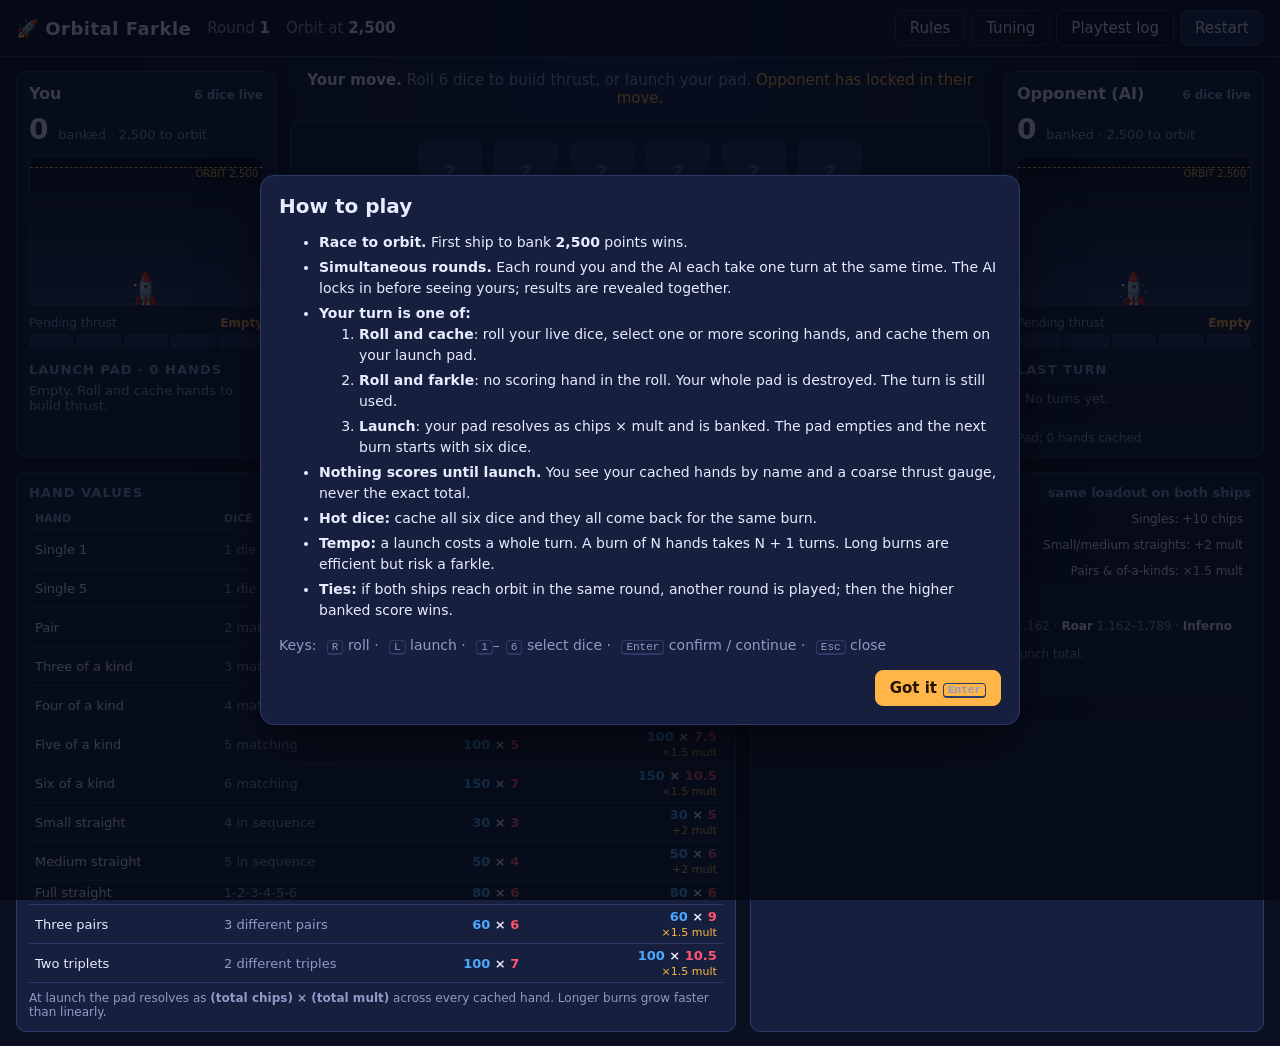
==== index.html @ bcfb44e1 "Build Orbital Farkle phase 1 browser prototype Static HTML/JS game (no build step): simultaneous rou" ====
<!doctype html>
<html lang="en">
<head>
  <meta charset="utf-8">
  <meta name="viewport" content="width=device-width, initial-scale=1">
  <title>Orbital Farkle</title>
  <link rel="stylesheet" href="style.css">
</head>
<body>
  <header>
    <h1>🚀 Orbital Farkle</h1>
    <div class="meta">
      <span>Round <b id="round">1</b></span>
      <span>Orbit at <b id="target">0</b></span>
      <span id="overtime" hidden><b style="color:var(--accent)">OVERTIME</b></span>
    </div>
    <div class="spacer"></div>
    <div class="tools">
      <button class="ghost" id="btn-rules">Rules</button>
      <button class="ghost" id="btn-tuning">Tuning</button>
      <button class="ghost" id="btn-stats">Playtest log</button>
      <button id="btn-restart">Restart</button>
    </div>
  </header>

  <main>
    <section class="panel ship" id="side-player"></section>

    <section id="center">
      <div class="status" id="status"></div>
      <div class="tray" id="tray"></div>
      <div class="selinfo" id="selinfo"></div>
      <div class="actions" id="actions"></div>
      <div class="risk" id="risk"></div>
    </section>

    <section class="panel ship" id="side-ai"></section>

    <div class="bottom">
      <section class="panel">
        <h2>Hand values <span class="tag" id="mode-tag"></span></h2>
        <table class="values" id="values"></table>
        <div class="formula" id="formula"></div>
      </section>
      <section class="panel">
        <h2>Power-ups <span class="tag">same loadout on both ships</span></h2>
        <div class="powerups" id="powerups"></div>
        <h2 style="margin-top:14px">Thrust gauge tiers</h2>
        <div class="formula" id="tiers" style="margin-top:0"></div>
        <h2 style="margin-top:14px">Round log</h2>
        <div class="log" id="log"></div>
      </section>
    </div>
  </main>

  <div class="overlay" id="overlay" hidden>
    <div class="modal" id="modal"></div>
  </div>

  <script src="engine.js"></script>
  <script src="game.js"></script>
</body>
</html>
---- style.css ----
:root {
  --bg: #0b1020;
  --bg2: #121a33;
  --panel: #161f3d;
  --panel2: #1d2850;
  --line: #2c3a6b;
  --text: #e7ecff;
  --muted: #8f9bc7;
  --accent: #ffb547;
  --accent2: #ff6b3d;
  --good: #4fd18b;
  --bad: #ff5470;
  --chips: #4aa8ff;
  --mult: #ff5470;
  --die: #f4f1e8;
  --die-text: #1a1f36;
  --sel: #ffb547;
  --radius: 10px;
  font-family: system-ui, -apple-system, 'Segoe UI', Roboto, sans-serif;
}

* { box-sizing: border-box; }
html, body { margin: 0; }
body {
  background: radial-gradient(ellipse at top, #18234a 0%, var(--bg) 60%) fixed, var(--bg);
  color: var(--text);
  min-height: 100vh;
  font-size: 15px;
}
button {
  font: inherit;
  cursor: pointer;
  border-radius: 8px;
  border: 1px solid var(--line);
  background: var(--panel2);
  color: var(--text);
  padding: 8px 14px;
}
button:hover:not(:disabled) { border-color: var(--accent); }
button:disabled { opacity: 0.4; cursor: not-allowed; }
button.primary { background: var(--accent); color: #241400; border-color: var(--accent); font-weight: 700; }
button.danger { background: var(--accent2); color: #fff; border-color: var(--accent2); font-weight: 700; }
button.ghost { background: transparent; }
kbd {
  font-size: 11px; border: 1px solid var(--line); border-bottom-width: 2px; border-radius: 4px;
  padding: 0 4px; color: var(--muted); margin-left: 6px;
}

header {
  display: flex; align-items: center; gap: 16px; flex-wrap: wrap;
  padding: 10px 16px; border-bottom: 1px solid var(--line); background: rgba(11, 16, 32, 0.7);
}
header h1 { font-size: 18px; margin: 0; letter-spacing: 0.5px; }
header .meta { color: var(--muted); display: flex; gap: 16px; flex-wrap: wrap; }
header .meta b { color: var(--text); }
header .spacer { flex: 1; }
header .tools { display: flex; gap: 6px; flex-wrap: wrap; }

main {
  display: grid;
  grid-template-columns: 260px minmax(0, 1fr) 260px;
  gap: 14px;
  padding: 14px 16px;
  max-width: 1300px;
  margin: 0 auto;
}
@media (max-width: 960px) {
  main { grid-template-columns: 1fr 1fr; }
  #center { grid-column: 1 / -1; order: -1; }
}
@media (max-width: 560px) {
  main { grid-template-columns: 1fr; }
}

.panel {
  background: var(--panel);
  border: 1px solid var(--line);
  border-radius: var(--radius);
  padding: 12px;
}
.panel h2 { font-size: 13px; text-transform: uppercase; letter-spacing: 1px; color: var(--muted); margin: 0 0 8px; }
.panel h2 .tag { float: right; text-transform: none; letter-spacing: 0; }

/* Ship panels */
.ship { display: flex; flex-direction: column; gap: 10px; }
.ship .name { font-weight: 700; font-size: 16px; display: flex; justify-content: space-between; align-items: baseline; }
.ship .banked { font-size: 28px; font-weight: 800; font-variant-numeric: tabular-nums; }
.ship .banked small { font-size: 13px; color: var(--muted); font-weight: 400; }
.track {
  position: relative; height: 150px; border-radius: 8px; overflow: hidden;
  background: linear-gradient(to top, #24315c 0%, #121a33 70%, #070a14 100%);
  border: 1px solid var(--line);
}
.track .orbit {
  position: absolute; top: 10px; left: 0; right: 0; border-top: 1px dashed var(--accent);
  font-size: 10px; color: var(--accent); text-align: right; padding-right: 4px;
}
.track .fill { position: absolute; left: 0; right: 0; bottom: 0; background: rgba(79, 209, 139, 0.15); transition: height 0.8s ease; }
.track .rocket {
  position: absolute; left: 50%; font-size: 28px; transform: translate(-50%, 50%) rotate(-45deg);
  transition: bottom 1s cubic-bezier(.3,1.4,.5,1);
}
.track .stars { position: absolute; inset: 0; background-image: radial-gradient(1px 1px at 20% 30%, #fff8, transparent), radial-gradient(1px 1px at 70% 15%, #fff6, transparent), radial-gradient(1px 1px at 40% 60%, #fff4, transparent), radial-gradient(1px 1px at 85% 45%, #fff5, transparent); }

.gauge { display: flex; flex-direction: column; gap: 4px; }
.gauge .label { display: flex; justify-content: space-between; font-size: 12px; color: var(--muted); }
.gauge .label b { color: var(--accent); }
.gauge .segs { display: flex; gap: 3px; }
.gauge .seg { flex: 1; height: 14px; border-radius: 3px; background: #26305a; transition: background 0.3s; }
.gauge .seg.on { background: linear-gradient(to top, var(--accent2), var(--accent)); box-shadow: 0 0 8px rgba(255, 140, 60, 0.5); }

.padlist { list-style: none; margin: 0; padding: 0; font-size: 13px; display: flex; flex-direction: column; gap: 3px; max-height: 180px; overflow: auto; }
.padlist li { background: var(--bg2); padding: 4px 8px; border-radius: 6px; display: flex; justify-content: space-between; gap: 6px; }
.padlist li .dice { color: var(--muted); font-variant-numeric: tabular-nums; white-space: nowrap; }
.padlist .empty { color: var(--muted); background: none; padding: 0; }

.lastturn { font-size: 13px; background: var(--bg2); border-radius: 6px; padding: 8px; min-height: 38px; }
.lastturn .t-farkle { color: var(--bad); font-weight: 700; }
.lastturn .t-launch { color: var(--good); font-weight: 700; }
.lastturn .t-cache { color: var(--accent); font-weight: 700; }
.lastturn .why { color: var(--muted); font-style: italic; display: block; margin-top: 2px; }

.powerups { display: flex; flex-direction: column; gap: 4px; font-size: 12px; }
.powerups .pu { display: flex; justify-content: space-between; background: var(--bg2); padding: 4px 8px; border-radius: 6px; }
.powerups .pu.off { opacity: 0.4; text-decoration: line-through; }

/* Center */
#center { display: flex; flex-direction: column; gap: 14px; }
.status {
  text-align: center; font-size: 15px; min-height: 22px; color: var(--muted);
}
.status b { color: var(--text); }
.status .lock { color: var(--accent); }

.tray {
  display: flex; justify-content: center; gap: 12px; flex-wrap: wrap; padding: 18px 8px; min-height: 106px;
  background: radial-gradient(ellipse at center, #1f2b57 0%, var(--panel) 70%); border-radius: var(--radius); border: 1px solid var(--line);
}
.die {
  width: 64px; height: 64px; border-radius: 10px; background: var(--die); color: var(--die-text);
  display: flex; align-items: center; justify-content: center; font-size: 32px; font-weight: 800;
  box-shadow: 0 4px 0 #b8b2a2, 0 6px 14px rgba(0, 0, 0, 0.4); user-select: none; border: 3px solid transparent;
  transition: transform 0.12s, border-color 0.12s;
  padding: 0;
}
.die.clickable:hover { transform: translateY(-3px); }
.die.sel { border-color: var(--sel); transform: translateY(-6px); box-shadow: 0 4px 0 #b8b2a2, 0 0 18px rgba(255, 181, 71, 0.8); }
.die.blank { background: #2a3566; color: #5a6699; box-shadow: none; font-size: 20px; }
.die.dead { opacity: 0.35; }
.die.rolling { animation: tumble 0.45s ease-out; }
@keyframes tumble {
  0% { transform: rotate(-200deg) scale(0.6); opacity: 0.2; }
  70% { transform: rotate(15deg) scale(1.08); }
  100% { transform: rotate(0) scale(1); opacity: 1; }
}

.selinfo { min-height: 50px; text-align: center; font-size: 14px; }
.selinfo .hand { display: inline-block; margin: 3px 4px; background: var(--panel2); padding: 4px 10px; border-radius: 20px; border: 1px solid var(--line); }
.selinfo .invalid { color: var(--bad); }
.selinfo .hint { color: var(--muted); }
.cm { font-variant-numeric: tabular-nums; font-weight: 700; }
.cm .c { color: var(--chips); }
.cm .m { color: var(--mult); }

.actions { display: flex; justify-content: center; gap: 10px; flex-wrap: wrap; }
.actions button { min-width: 140px; padding: 12px 18px; font-size: 16px; }
.risk { text-align: center; font-size: 12px; color: var(--muted); }
.risk b { color: var(--text); }

.farkle-banner {
  text-align: center; color: var(--bad); font-weight: 900; font-size: 26px; letter-spacing: 2px; animation: shake 0.4s;
}
@keyframes shake { 0%,100% { transform: translateX(0); } 25% { transform: translateX(-8px); } 75% { transform: translateX(8px); } }

/* Hand values table */
table.values { width: 100%; border-collapse: collapse; font-size: 13px; }
table.values th, table.values td { padding: 4px 6px; text-align: left; border-bottom: 1px solid var(--line); }
table.values th { color: var(--muted); font-weight: 600; font-size: 11px; text-transform: uppercase; }
table.values td.num { text-align: right; font-variant-numeric: tabular-nums; }
table.values td .boost { color: var(--accent); font-size: 11px; }
.formula { font-size: 12px; color: var(--muted); margin-top: 8px; }
.bottom { grid-column: 1 / -1; display: grid; grid-template-columns: 1.4fr 1fr; gap: 14px; }
@media (max-width: 960px) { .bottom { grid-template-columns: 1fr; } }

.log { font-size: 12px; max-height: 260px; overflow: auto; display: flex; flex-direction: column-reverse; gap: 2px; }
.log div { padding: 3px 6px; border-radius: 4px; background: var(--bg2); }
.log .r { color: var(--muted); }

/* Overlay / modal */
.overlay {
  position: fixed; inset: 0; background: rgba(5, 8, 18, 0.78); display: flex; align-items: center; justify-content: center;
  z-index: 50; padding: 16px;
}
.overlay[hidden] { display: none; }
.modal {
  background: var(--panel); border: 1px solid var(--line); border-radius: 14px; padding: 18px; width: min(760px, 100%);
  max-height: calc(100vh - 32px); overflow: auto; box-shadow: 0 20px 60px rgba(0, 0, 0, 0.5);
}
.modal h3 { margin: 0 0 12px; font-size: 20px; }
.modal .row { display: grid; grid-template-columns: 1fr 1fr; gap: 12px; }
@media (max-width: 600px) { .modal .row { grid-template-columns: 1fr; } }
.modal .foot { display: flex; justify-content: flex-end; gap: 8px; margin-top: 14px; flex-wrap: wrap; }
.card { background: var(--bg2); border-radius: 10px; padding: 12px; border: 1px solid var(--line); }
.card h4 { margin: 0 0 8px; display: flex; justify-content: space-between; }
.card.farkle { border-color: var(--bad); }
.card.launch { border-color: var(--good); }
.card .big { font-size: 22px; font-weight: 800; margin: 4px 0; }
.card .steps { list-style: none; margin: 6px 0; padding: 0; font-size: 13px; }
.card .steps li { display: flex; justify-content: space-between; padding: 2px 0; opacity: 0; transform: translateX(-6px); transition: all 0.25s; }
.card .steps li.show { opacity: 1; transform: none; }
.card .resolve { font-size: 24px; font-weight: 900; text-align: center; margin-top: 8px; font-variant-numeric: tabular-nums; }
.card .resolve .total { color: var(--accent); font-size: 32px; display: block; transform: scale(0.4); opacity: 0; transition: all 0.35s cubic-bezier(.3,1.6,.5,1); }
.card .resolve .total.show { transform: scale(1); opacity: 1; }
.card .muted { color: var(--muted); font-size: 13px; }
.card .why { color: var(--muted); font-style: italic; font-size: 12px; }

.winbox { text-align: center; }
.winbox .big { font-size: 34px; font-weight: 900; margin: 6px 0; }
.survey { text-align: left; margin-top: 14px; display: flex; flex-direction: column; gap: 10px; font-size: 14px; }
.survey label { display: flex; flex-direction: column; gap: 4px; }
.survey .scale { display: flex; gap: 6px; flex-wrap: wrap; }
.survey .scale label { flex-direction: row; align-items: center; gap: 3px; }
.survey textarea { background: var(--bg2); color: var(--text); border: 1px solid var(--line); border-radius: 6px; padding: 6px; font: inherit; min-height: 50px; }

.form { display: grid; grid-template-columns: 1fr 1fr; gap: 10px 16px; font-size: 14px; }
@media (max-width: 600px) { .form { grid-template-columns: 1fr; } }
.form label { display: flex; flex-direction: column; gap: 3px; color: var(--muted); }
.form label.inline { flex-direction: row; align-items: center; gap: 8px; color: var(--text); }
.form input[type=number], .form select { background: var(--bg2); color: var(--text); border: 1px solid var(--line); border-radius: 6px; padding: 6px; font: inherit; }
.form h4 { grid-column: 1 / -1; margin: 8px 0 0; color: var(--text); }
table.edit input { width: 64px; background: var(--bg2); color: var(--text); border: 1px solid var(--line); border-radius: 4px; padding: 3px; font: inherit; }

.stats { display: grid; grid-template-columns: repeat(auto-fill, minmax(200px, 1fr)); gap: 8px; }
.stat { background: var(--bg2); border-radius: 8px; padding: 10px; }
.stat .v { font-size: 22px; font-weight: 800; }
.stat .k { color: var(--muted); font-size: 12px; }
.stat .pass { color: var(--good); font-size: 12px; }
.stat .fail { color: var(--bad); font-size: 12px; }
.rules { font-size: 14px; line-height: 1.5; }
.rules li { margin-bottom: 4px; }
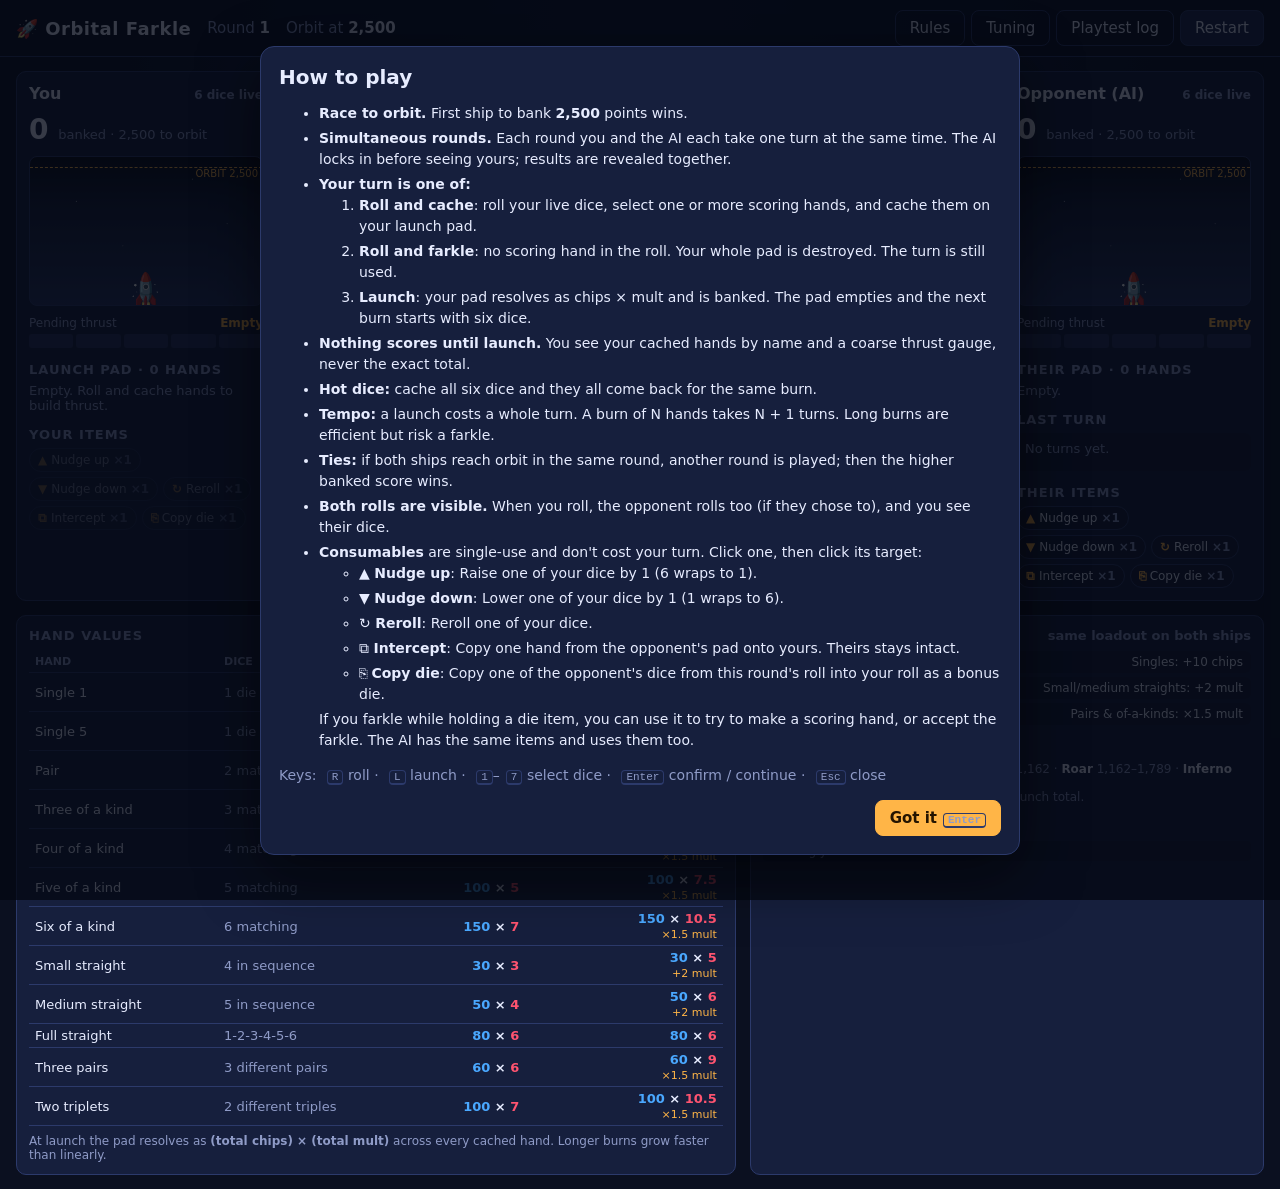
==== commit c1f322a6: "Add consumable items, visible opponent rolls, and AI item use - Nudge up/down (wrapping), reroll, in" ====
--- a/index.html
+++ b/index.html
@@ -32,6 +32,7 @@
       <div class="selinfo" id="selinfo"></div>
       <div class="actions" id="actions"></div>
       <div class="risk" id="risk"></div>
+      <div class="opptray" id="opptray"></div>
     </section>
 
     <section class="panel ship" id="side-ai"></section>
--- a/style.css
+++ b/style.css
@@ -238,3 +238,35 @@
 .stat .fail { color: var(--bad); font-size: 12px; }
 .rules { font-size: 14px; line-height: 1.5; }
 .rules li { margin-bottom: 4px; }
+
+/* Consumables */
+.items { display: flex; flex-wrap: wrap; gap: 5px; }
+.item {
+  font-size: 12px; padding: 4px 8px; border-radius: 14px; display: inline-flex; align-items: center; gap: 4px;
+  background: var(--bg2); border: 1px solid var(--line); color: var(--text);
+}
+.item .ico { color: var(--accent); font-weight: 900; }
+.item b { color: var(--muted); font-weight: 600; }
+.item.none { opacity: 0.35; }
+button.item:not(:disabled) { border-color: var(--accent); }
+button.item.active { background: var(--accent); color: #241400; }
+button.item.active .ico, button.item.active b { color: #241400; }
+.padlist li.pick { cursor: pointer; outline: 1px dashed var(--chips); }
+.padlist li.pick:hover { background: #24407a; }
+.copied { font-size: 10px; color: var(--chips); border: 1px solid var(--chips); border-radius: 8px; padding: 0 4px; margin-left: 4px; }
+.t-item { color: var(--chips); }
+.card .used { color: var(--chips); font-size: 13px; margin-top: 6px; }
+
+.die.bonus { background: #d7e9ff; box-shadow: 0 4px 0 #8fb3dd, 0 6px 14px rgba(0, 0, 0, 0.4); border-color: var(--chips); }
+.die.bonus.sel { border-color: var(--sel); }
+.die.target { outline: 2px dashed var(--chips); outline-offset: 3px; cursor: crosshair; }
+.die.changed { animation: pop 0.4s ease-out; }
+@keyframes pop { 0% { transform: scale(1.35); } 100% { transform: scale(1); } }
+
+.opptray { background: var(--panel); border: 1px solid var(--line); border-radius: var(--radius); padding: 8px 12px; }
+.opptray .opplabel { font-size: 11px; text-transform: uppercase; letter-spacing: 1px; color: var(--muted); margin-bottom: 6px; }
+.opptray .oppdice { display: flex; gap: 8px; flex-wrap: wrap; min-height: 40px; align-items: center; }
+.opptray .hint { color: var(--muted); font-size: 13px; }
+.die.mini { width: 40px; height: 40px; font-size: 20px; border-radius: 7px; box-shadow: 0 3px 0 #b8b2a2; border-width: 2px; cursor: default; }
+.die.mini.clickable { cursor: crosshair; }
+.die.mini.clickable:hover { transform: translateY(-2px); }
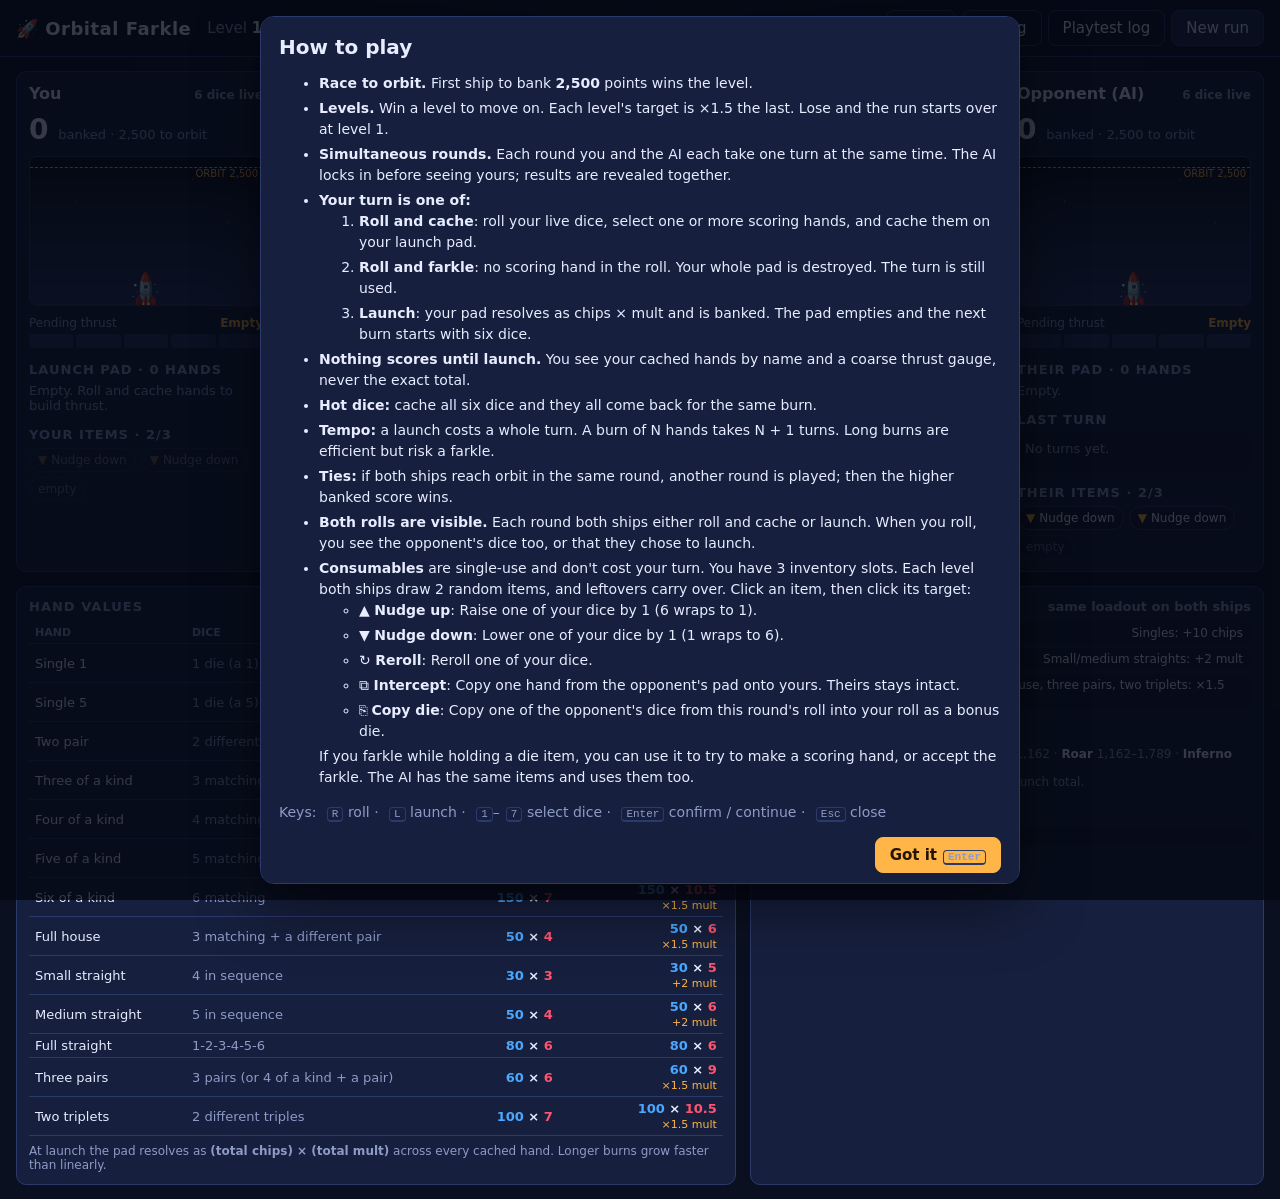
==== commit 645f0e87: "Add levels, limited random inventory, and a racing AI - Levels: win to advance; each target is 1.5x " ====
--- a/index.html
+++ b/index.html
@@ -10,6 +10,7 @@
   <header>
     <h1>🚀 Orbital Farkle</h1>
     <div class="meta">
+      <span>Level <b id="level">1</b></span>
       <span>Round <b id="round">1</b></span>
       <span>Orbit at <b id="target">0</b></span>
       <span id="overtime" hidden><b style="color:var(--accent)">OVERTIME</b></span>
@@ -19,7 +20,7 @@
       <button class="ghost" id="btn-rules">Rules</button>
       <button class="ghost" id="btn-tuning">Tuning</button>
       <button class="ghost" id="btn-stats">Playtest log</button>
-      <button id="btn-restart">Restart</button>
+      <button id="btn-restart">New run</button>
     </div>
   </header>
 
--- a/style.css
+++ b/style.css
@@ -270,3 +270,4 @@
 .die.mini { width: 40px; height: 40px; font-size: 20px; border-radius: 7px; box-shadow: 0 3px 0 #b8b2a2; border-width: 2px; cursor: default; }
 .die.mini.clickable { cursor: crosshair; }
 .die.mini.clickable:hover { transform: translateY(-2px); }
+.item.slot { border-style: dashed; color: var(--muted); opacity: 0.6; }
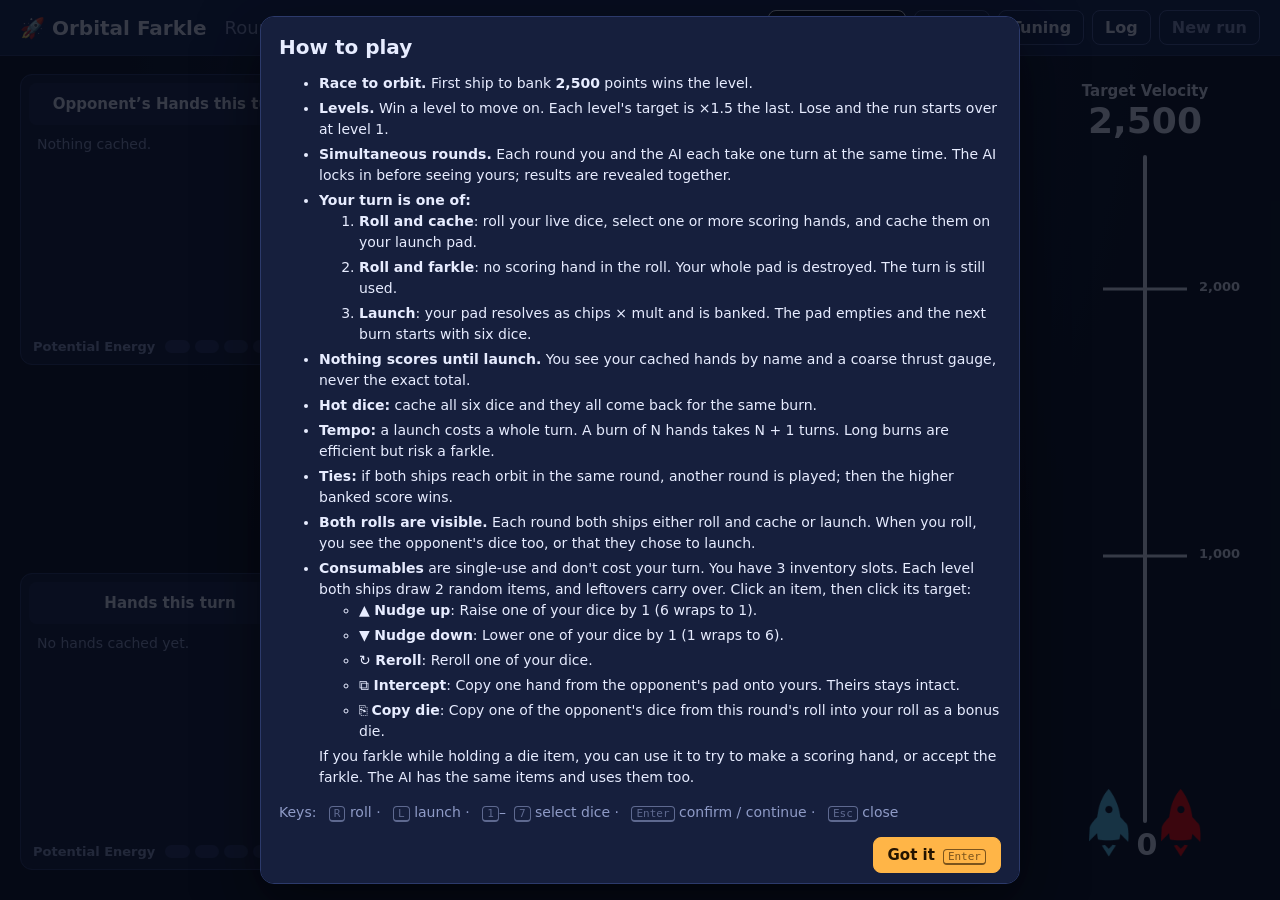
==== commit 7ee4000e: "Rework the gameplay layout to match the mockup Opponent board on top and player board below in the c" ====
--- a/index.html
+++ b/index.html
@@ -10,49 +10,27 @@
   <header>
     <h1>🚀 Orbital Farkle</h1>
     <div class="meta">
+      <span>Round <b id="round">1</b></span>
       <span>Level <b id="level">1</b></span>
-      <span>Round <b id="round">1</b></span>
-      <span>Orbit at <b id="target">0</b></span>
-      <span id="overtime" hidden><b style="color:var(--accent)">OVERTIME</b></span>
+      <span id="overtime" hidden><b class="accent">OVERTIME</b></span>
     </div>
     <div class="spacer"></div>
     <div class="tools">
-      <button class="ghost" id="btn-rules">Rules</button>
-      <button class="ghost" id="btn-tuning">Tuning</button>
-      <button class="ghost" id="btn-stats">Playtest log</button>
-      <button id="btn-restart">New run</button>
+      <button class="hbtn strong" id="btn-values">Hand Values</button>
+      <button class="hbtn" id="btn-rules">Rules</button>
+      <button class="hbtn" id="btn-tuning">Tuning</button>
+      <button class="hbtn" id="btn-stats">Log</button>
+      <button class="hbtn ghost" id="btn-restart" title="Start a new run at level 1">New run</button>
     </div>
   </header>
 
-  <main>
-    <section class="panel ship" id="side-player"></section>
-
-    <section id="center">
-      <div class="status" id="status"></div>
-      <div class="tray" id="tray"></div>
-      <div class="selinfo" id="selinfo"></div>
-      <div class="actions" id="actions"></div>
-      <div class="risk" id="risk"></div>
-      <div class="opptray" id="opptray"></div>
-    </section>
-
-    <section class="panel ship" id="side-ai"></section>
-
-    <div class="bottom">
-      <section class="panel">
-        <h2>Hand values <span class="tag" id="mode-tag"></span></h2>
-        <table class="values" id="values"></table>
-        <div class="formula" id="formula"></div>
-      </section>
-      <section class="panel">
-        <h2>Power-ups <span class="tag">same loadout on both ships</span></h2>
-        <div class="powerups" id="powerups"></div>
-        <h2 style="margin-top:14px">Thrust gauge tiers</h2>
-        <div class="formula" id="tiers" style="margin-top:0"></div>
-        <h2 style="margin-top:14px">Round log</h2>
-        <div class="log" id="log"></div>
-      </section>
-    </div>
+  <main class="board">
+    <section class="handsbox opp" id="opp-hands"></section>
+    <section class="ship-board opp" id="opp-board"></section>
+    <section class="middle" id="middle"></section>
+    <section class="handsbox me" id="my-hands"></section>
+    <section class="ship-board me" id="my-board"></section>
+    <aside class="track" id="track"></aside>
   </main>
 
   <div class="overlay" id="overlay" hidden>
--- a/style.css
+++ b/style.css
@@ -12,10 +12,14 @@
   --bad: #ff5470;
   --chips: #4aa8ff;
   --mult: #ff5470;
+  --me: #6cc4ff;
+  --opp: #ff5a4a;
   --die: #f4f1e8;
   --die-text: #1a1f36;
   --sel: #ffb547;
-  --radius: 10px;
+  --radius: 12px;
+  --rocket-red: url("[data-uri]");
+  --rocket-blue: url("[data-uri]");
   font-family: system-ui, -apple-system, 'Segoe UI', Roboto, sans-serif;
 }
 
@@ -28,162 +32,217 @@
   font-size: 15px;
 }
 button {
-  font: inherit;
-  cursor: pointer;
-  border-radius: 8px;
-  border: 1px solid var(--line);
-  background: var(--panel2);
-  color: var(--text);
-  padding: 8px 14px;
+  font: inherit; cursor: pointer; border-radius: 8px; border: 1px solid var(--line);
+  background: var(--panel2); color: var(--text); padding: 8px 14px;
 }
 button:hover:not(:disabled) { border-color: var(--accent); }
 button:disabled { opacity: 0.4; cursor: not-allowed; }
 button.primary { background: var(--accent); color: #241400; border-color: var(--accent); font-weight: 700; }
 button.danger { background: var(--accent2); color: #fff; border-color: var(--accent2); font-weight: 700; }
 button.ghost { background: transparent; }
+button.link { background: none; border: none; color: var(--accent); text-decoration: underline; padding: 0 4px; font-weight: 700; }
 kbd {
-  font-size: 11px; border: 1px solid var(--line); border-bottom-width: 2px; border-radius: 4px;
-  padding: 0 4px; color: var(--muted); margin-left: 6px;
-}
-
+  font-size: 11px; border: 1px solid currentColor; border-bottom-width: 2px; border-radius: 4px;
+  padding: 0 4px; opacity: 0.6; margin-left: 8px; font-weight: 400;
+}
+.muted { color: var(--muted); }
+.accent { color: var(--accent); }
+.bad { color: var(--bad); }
+
+/* Header */
 header {
-  display: flex; align-items: center; gap: 16px; flex-wrap: wrap;
-  padding: 10px 16px; border-bottom: 1px solid var(--line); background: rgba(11, 16, 32, 0.7);
-}
-header h1 { font-size: 18px; margin: 0; letter-spacing: 0.5px; }
-header .meta { color: var(--muted); display: flex; gap: 16px; flex-wrap: wrap; }
+  display: flex; align-items: center; gap: 18px; flex-wrap: wrap;
+  padding: 10px 20px; background: #16244f; border-bottom: 1px solid var(--line);
+}
+header h1 { font-size: 20px; margin: 0; }
+header .meta { display: flex; gap: 18px; color: var(--muted); font-size: 18px; }
 header .meta b { color: var(--text); }
 header .spacer { flex: 1; }
-header .tools { display: flex; gap: 6px; flex-wrap: wrap; }
-
-main {
+header .tools { display: flex; gap: 8px; flex-wrap: wrap; }
+.hbtn { font-weight: 600; font-size: 16px; padding: 7px 12px; background: transparent; border-color: #4a5c99; }
+.hbtn.strong { background: var(--bg); border-color: var(--text); }
+.hbtn.ghost { color: var(--muted); }
+
+/* Board layout: hands | boards | track */
+.board {
   display: grid;
-  grid-template-columns: 260px minmax(0, 1fr) 260px;
-  gap: 14px;
-  padding: 14px 16px;
-  max-width: 1300px;
-  margin: 0 auto;
-}
-@media (max-width: 960px) {
-  main { grid-template-columns: 1fr 1fr; }
-  #center { grid-column: 1 / -1; order: -1; }
-}
-@media (max-width: 560px) {
-  main { grid-template-columns: 1fr; }
-}
-
-.panel {
-  background: var(--panel);
-  border: 1px solid var(--line);
-  border-radius: var(--radius);
-  padding: 12px;
-}
-.panel h2 { font-size: 13px; text-transform: uppercase; letter-spacing: 1px; color: var(--muted); margin: 0 0 8px; }
-.panel h2 .tag { float: right; text-transform: none; letter-spacing: 0; }
-
-/* Ship panels */
-.ship { display: flex; flex-direction: column; gap: 10px; }
-.ship .name { font-weight: 700; font-size: 16px; display: flex; justify-content: space-between; align-items: baseline; }
-.ship .banked { font-size: 28px; font-weight: 800; font-variant-numeric: tabular-nums; }
-.ship .banked small { font-size: 13px; color: var(--muted); font-weight: 400; }
-.track {
-  position: relative; height: 150px; border-radius: 8px; overflow: hidden;
-  background: linear-gradient(to top, #24315c 0%, #121a33 70%, #070a14 100%);
-  border: 1px solid var(--line);
-}
-.track .orbit {
-  position: absolute; top: 10px; left: 0; right: 0; border-top: 1px dashed var(--accent);
-  font-size: 10px; color: var(--accent); text-align: right; padding-right: 4px;
-}
-.track .fill { position: absolute; left: 0; right: 0; bottom: 0; background: rgba(79, 209, 139, 0.15); transition: height 0.8s ease; }
-.track .rocket {
-  position: absolute; left: 50%; font-size: 28px; transform: translate(-50%, 50%) rotate(-45deg);
-  transition: bottom 1s cubic-bezier(.3,1.4,.5,1);
-}
-.track .stars { position: absolute; inset: 0; background-image: radial-gradient(1px 1px at 20% 30%, #fff8, transparent), radial-gradient(1px 1px at 70% 15%, #fff6, transparent), radial-gradient(1px 1px at 40% 60%, #fff4, transparent), radial-gradient(1px 1px at 85% 45%, #fff5, transparent); }
-
-.gauge { display: flex; flex-direction: column; gap: 4px; }
-.gauge .label { display: flex; justify-content: space-between; font-size: 12px; color: var(--muted); }
-.gauge .label b { color: var(--accent); }
-.gauge .segs { display: flex; gap: 3px; }
-.gauge .seg { flex: 1; height: 14px; border-radius: 3px; background: #26305a; transition: background 0.3s; }
-.gauge .seg.on { background: linear-gradient(to top, var(--accent2), var(--accent)); box-shadow: 0 0 8px rgba(255, 140, 60, 0.5); }
-
-.padlist { list-style: none; margin: 0; padding: 0; font-size: 13px; display: flex; flex-direction: column; gap: 3px; max-height: 180px; overflow: auto; }
-.padlist li { background: var(--bg2); padding: 4px 8px; border-radius: 6px; display: flex; justify-content: space-between; gap: 6px; }
-.padlist li .dice { color: var(--muted); font-variant-numeric: tabular-nums; white-space: nowrap; }
-.padlist .empty { color: var(--muted); background: none; padding: 0; }
-
-.lastturn { font-size: 13px; background: var(--bg2); border-radius: 6px; padding: 8px; min-height: 38px; }
-.lastturn .t-farkle { color: var(--bad); font-weight: 700; }
-.lastturn .t-launch { color: var(--good); font-weight: 700; }
-.lastturn .t-cache { color: var(--accent); font-weight: 700; }
-.lastturn .why { color: var(--muted); font-style: italic; display: block; margin-top: 2px; }
-
-.powerups { display: flex; flex-direction: column; gap: 4px; font-size: 12px; }
-.powerups .pu { display: flex; justify-content: space-between; background: var(--bg2); padding: 4px 8px; border-radius: 6px; }
-.powerups .pu.off { opacity: 0.4; text-decoration: line-through; }
-
-/* Center */
-#center { display: flex; flex-direction: column; gap: 14px; }
-.status {
-  text-align: center; font-size: 15px; min-height: 22px; color: var(--muted);
-}
-.status b { color: var(--text); }
-.status .lock { color: var(--accent); }
-
-.tray {
-  display: flex; justify-content: center; gap: 12px; flex-wrap: wrap; padding: 18px 8px; min-height: 106px;
-  background: radial-gradient(ellipse at center, #1f2b57 0%, var(--panel) 70%); border-radius: var(--radius); border: 1px solid var(--line);
-}
+  grid-template-columns: 300px minmax(0, 720px) 230px;
+  grid-template-rows: auto 1fr auto;
+  grid-template-areas:
+    "oh ob tr"
+    ".  mid tr"
+    "mh mb tr";
+  gap: 16px 22px;
+  justify-content: center;
+  padding: 18px 20px 24px;
+  min-height: calc(100vh - 62px);
+}
+#opp-hands { grid-area: oh; }
+#opp-board { grid-area: ob; }
+#middle { grid-area: mid; }
+#my-hands { grid-area: mh; }
+#my-board { grid-area: mb; }
+#track { grid-area: tr; }
+
+@media (max-width: 1180px) {
+  .board {
+    grid-template-columns: minmax(0, 1fr) 150px;
+    grid-template-areas: "ob tr" "oh tr" "mid tr" "mb tr" "mh tr";
+    grid-template-rows: auto;
+  }
+  .handsbox { min-height: 0; }
+  .hlist { min-height: 40px; }
+  #track { position: sticky; top: 12px; height: calc(100vh - 100px); min-height: 360px; align-self: start; }
+}
+@media (max-width: 640px) {
+  .board {
+    grid-template-columns: minmax(0, 1fr);
+    grid-template-areas: "ob" "oh" "mid" "mb" "mh" "tr";
+    padding: 12px 16px;
+  }
+  #track { position: static; height: 320px; min-height: 0; }
+  header .meta { font-size: 15px; }
+  .hbtn { font-size: 14px; padding: 5px 9px; }
+}
+
+/* Hands boxes (left column) */
+.handsbox {
+  background: var(--panel); border: 1px solid var(--line); border-radius: var(--radius); padding: 8px;
+  display: flex; flex-direction: column; min-height: 250px; align-self: stretch;
+}
+.handsbox .hhead { background: var(--panel2); border-radius: 8px; text-align: center; font-weight: 700; padding: 12px 8px; margin-bottom: 8px; }
+.hlist { list-style: none; margin: 0; padding: 0 4px; flex: 1; display: flex; flex-direction: column; gap: 4px; font-size: 14px; overflow: auto; max-height: 260px; }
+.hlist li { display: flex; justify-content: space-between; gap: 8px; padding: 3px 4px; border-radius: 6px; font-weight: 600; }
+.hlist li.empty { color: var(--muted); font-weight: 400; }
+.hlist li.pick { cursor: pointer; outline: 1px dashed var(--chips); }
+.hlist li.pick:hover { background: #24407a; }
+.hfoot { padding: 8px 4px 2px; }
+.copied { font-size: 10px; color: var(--chips); border: 1px solid var(--chips); border-radius: 8px; padding: 0 4px; margin-left: 4px; font-weight: 400; }
+
+.gauge { display: flex; align-items: center; gap: 10px; }
+.gauge .glabel { font-size: 13px; font-weight: 600; color: var(--muted); white-space: nowrap; }
+.gauge .segs { display: flex; gap: 5px; flex: 1; }
+.gauge .seg { flex: 1; height: 13px; border-radius: 7px; background: #2a3566; transition: background 0.3s; }
+.gauge .seg.on { background: linear-gradient(to right, var(--accent2), var(--accent)); box-shadow: 0 0 8px rgba(255, 140, 60, 0.45); }
+
+/* Ship boards (center column) */
+.ship-board {
+  background: var(--bg2); border: 1px solid var(--line); border-radius: 14px; padding: 12px 14px;
+  display: flex; flex-direction: column; gap: 12px;
+}
+.ship-board.opp { border-top: 3px solid var(--opp); }
+.ship-board.me { border-bottom: 3px solid var(--me); }
+.board-title { text-align: center; font-size: 22px; font-weight: 700; color: var(--muted); }
+.oppnote { font-size: 13px; color: var(--muted); text-align: center; min-height: 18px; }
+.oppnote b { color: var(--text); }
+
+.toolbar { display: flex; justify-content: space-between; align-items: center; gap: 10px; flex-wrap: wrap; }
+.pu-row, .it-row { display: flex; gap: 8px; flex-wrap: wrap; }
+.pu-tile {
+  width: 46px; height: 46px; border-radius: 9px; display: flex; align-items: center; justify-content: center; font-size: 22px;
+  background: var(--panel2); border: 2px solid var(--chips);
+}
+.pu-tile.off { opacity: 0.3; filter: grayscale(1); }
+.it-tile {
+  min-width: 46px; height: 46px; border-radius: 9px; display: inline-flex; align-items: center; justify-content: center;
+  padding: 0 8px; font-weight: 800; font-size: 15px; background: var(--panel2); color: var(--text); border: 2px solid var(--accent);
+}
+button.it-tile:disabled { opacity: 0.45; }
+button.it-tile.active { background: var(--accent); color: #241400; }
+.it-tile.slot { border: 2px dashed var(--line); background: transparent; }
+
+.velocity { display: flex; align-items: center; gap: 10px; font-weight: 600; font-size: 15px; }
+.velocity .vlabel { white-space: nowrap; font-variant-numeric: tabular-nums; }
+.velocity .vsegs { display: flex; gap: 5px; flex: 1; }
+.velocity .seg { flex: 1; height: 15px; border-radius: 8px; background: #2a3566; transition: background 0.5s; }
+.velocity.me .seg.on { background: var(--me); }
+.velocity.opp .seg.on { background: var(--opp); }
+.rocket-ico { width: 18px; height: 30px; background: center / contain no-repeat; transform: rotate(45deg); flex: none; }
+.rocket-ico.me { background-image: var(--rocket-blue); }
+.rocket-ico.opp { background-image: var(--rocket-red); }
+
+.action-row { display: flex; gap: 12px; }
+.big-btn { flex: 1; font-size: 22px; font-weight: 800; padding: 18px 10px; border-radius: 8px; border: none; }
+.big-btn.roll { background: var(--good); color: #062614; }
+.big-btn.launch { background: var(--accent2); color: #2a0b00; }
+.big-btn:disabled { opacity: 0.3; }
+
+.dice-row { display: flex; gap: 12px; justify-content: center; }
 .die {
-  width: 64px; height: 64px; border-radius: 10px; background: var(--die); color: var(--die-text);
-  display: flex; align-items: center; justify-content: center; font-size: 32px; font-weight: 800;
+  flex: 1 1 0; max-width: 104px; aspect-ratio: 1; border-radius: 10px; background: var(--die); color: var(--die-text);
+  display: flex; align-items: center; justify-content: center; font-size: clamp(22px, 4vw, 38px); font-weight: 800;
   box-shadow: 0 4px 0 #b8b2a2, 0 6px 14px rgba(0, 0, 0, 0.4); user-select: none; border: 3px solid transparent;
-  transition: transform 0.12s, border-color 0.12s;
-  padding: 0;
-}
+  transition: transform 0.12s, border-color 0.12s; padding: 0; min-width: 0;
+}
+.die.static { cursor: default; }
 .die.clickable:hover { transform: translateY(-3px); }
 .die.sel { border-color: var(--sel); transform: translateY(-6px); box-shadow: 0 4px 0 #b8b2a2, 0 0 18px rgba(255, 181, 71, 0.8); }
-.die.blank { background: #2a3566; color: #5a6699; box-shadow: none; font-size: 20px; }
-.die.dead { opacity: 0.35; }
+.die.blank { background: var(--panel2); box-shadow: none; }
+.die.blank.gone { background: transparent; border: 2px dashed #2a3566; }
+.die.dead { opacity: 0.4; }
+.die.bonus { background: #d7e9ff; box-shadow: 0 4px 0 #8fb3dd, 0 6px 14px rgba(0, 0, 0, 0.4); border-color: var(--chips); }
+.die.bonus.sel { border-color: var(--sel); }
+.die.target { outline: 2px dashed var(--chips); outline-offset: 3px; cursor: crosshair; }
+.die.changed { animation: pop 0.4s ease-out; }
 .die.rolling { animation: tumble 0.45s ease-out; }
 @keyframes tumble {
   0% { transform: rotate(-200deg) scale(0.6); opacity: 0.2; }
   70% { transform: rotate(15deg) scale(1.08); }
   100% { transform: rotate(0) scale(1); opacity: 1; }
 }
-
-.selinfo { min-height: 50px; text-align: center; font-size: 14px; }
+@keyframes pop { 0% { transform: scale(1.3); } 100% { transform: scale(1); } }
+
+/* Middle gap: status and selection */
+.middle { display: flex; flex-direction: column; justify-content: center; align-items: center; gap: 10px; text-align: center; min-height: 120px; }
+.middle .status { font-size: 16px; color: var(--muted); }
+.middle .status b { color: var(--text); }
+.middle .status b.bad { color: var(--bad); }
+.middle .lock { color: var(--accent); }
+.middle .hint { color: var(--muted); font-size: 14px; }
 .selinfo .hand { display: inline-block; margin: 3px 4px; background: var(--panel2); padding: 4px 10px; border-radius: 20px; border: 1px solid var(--line); }
-.selinfo .invalid { color: var(--bad); }
-.selinfo .hint { color: var(--muted); }
+.risk { font-size: 13px; color: var(--muted); }
+.risk b { color: var(--text); }
+.farkle-banner { color: var(--bad); font-weight: 900; font-size: 30px; letter-spacing: 3px; animation: shake 0.4s; }
+@keyframes shake { 0%,100% { transform: translateX(0); } 25% { transform: translateX(-8px); } 75% { transform: translateX(8px); } }
 .cm { font-variant-numeric: tabular-nums; font-weight: 700; }
 .cm .c { color: var(--chips); }
 .cm .m { color: var(--mult); }
-
-.actions { display: flex; justify-content: center; gap: 10px; flex-wrap: wrap; }
-.actions button { min-width: 140px; padding: 12px 18px; font-size: 16px; }
-.risk { text-align: center; font-size: 12px; color: var(--muted); }
-.risk b { color: var(--text); }
-
-.farkle-banner {
-  text-align: center; color: var(--bad); font-weight: 900; font-size: 26px; letter-spacing: 2px; animation: shake 0.4s;
-}
-@keyframes shake { 0%,100% { transform: translateX(0); } 25% { transform: translateX(-8px); } 75% { transform: translateX(8px); } }
-
-/* Hand values table */
-table.values { width: 100%; border-collapse: collapse; font-size: 13px; }
-table.values th, table.values td { padding: 4px 6px; text-align: left; border-bottom: 1px solid var(--line); }
+.t-farkle { color: var(--bad); font-weight: 700; }
+.t-launch { color: var(--good); font-weight: 700; }
+.t-cache { color: var(--accent); font-weight: 700; }
+.t-item { color: var(--chips); }
+.why { font-style: italic; }
+
+/* Race track (right column) */
+.track { display: flex; flex-direction: column; align-items: center; padding: 8px 0; min-height: 420px; }
+.track .tlabel { font-weight: 700; font-size: 15px; }
+.track .ttarget { font-size: 36px; font-weight: 800; margin-bottom: 10px; font-variant-numeric: tabular-nums; }
+.tline-wrap { flex: 1; width: 100%; position: relative; padding: 4px 0 30px; }
+.tline { position: absolute; top: 4px; bottom: 30px; left: 50%; width: 4px; margin-left: -2px; background: var(--text); border-radius: 2px; }
+.tick { position: absolute; left: -40px; width: 84px; height: 3px; background: var(--text); transform: translateY(50%); }
+.tick span { position: absolute; left: 96px; top: -9px; font-size: 13px; font-weight: 600; white-space: nowrap; }
+.trocket {
+  position: absolute; width: 40px; height: 68px; background: center / contain no-repeat;
+  transform: translateY(50%); transition: bottom 1s cubic-bezier(.3, 1.3, .5, 1);
+}
+.trocket.me { right: 18px; background-image: var(--rocket-blue); }
+.trocket.opp { left: 18px; background-image: var(--rocket-red); }
+.track .tzero { font-size: 30px; font-weight: 800; margin-top: -26px; margin-left: 4px; }
+
+/* Dialog content moved off the board */
+table.values { width: 100%; border-collapse: collapse; font-size: 14px; }
+table.values th, table.values td { padding: 5px 6px; text-align: left; border-bottom: 1px solid var(--line); }
 table.values th { color: var(--muted); font-weight: 600; font-size: 11px; text-transform: uppercase; }
 table.values td.num { text-align: right; font-variant-numeric: tabular-nums; }
 table.values td .boost { color: var(--accent); font-size: 11px; }
-.formula { font-size: 12px; color: var(--muted); margin-top: 8px; }
-.bottom { grid-column: 1 / -1; display: grid; grid-template-columns: 1.4fr 1fr; gap: 14px; }
-@media (max-width: 960px) { .bottom { grid-template-columns: 1fr; } }
-
-.log { font-size: 12px; max-height: 260px; overflow: auto; display: flex; flex-direction: column-reverse; gap: 2px; }
-.log div { padding: 3px 6px; border-radius: 4px; background: var(--bg2); }
+.formula { font-size: 13px; color: var(--muted); }
+.formula b { color: var(--text); }
+.modal h4 { margin: 14px 0 6px; }
+.powerups { display: flex; flex-direction: column; gap: 4px; font-size: 13px; }
+.powerups .pu { display: flex; justify-content: space-between; gap: 10px; background: var(--bg2); padding: 6px 10px; border-radius: 6px; }
+.powerups .pu.off { opacity: 0.4; text-decoration: line-through; }
+.log { font-size: 13px; max-height: 220px; overflow: auto; display: flex; flex-direction: column; gap: 3px; }
+.log div { padding: 4px 8px; border-radius: 4px; background: var(--bg2); }
 .log .r { color: var(--muted); }
 
 /* Overlay / modal */
@@ -239,35 +298,4 @@
 .rules { font-size: 14px; line-height: 1.5; }
 .rules li { margin-bottom: 4px; }
 
-/* Consumables */
-.items { display: flex; flex-wrap: wrap; gap: 5px; }
-.item {
-  font-size: 12px; padding: 4px 8px; border-radius: 14px; display: inline-flex; align-items: center; gap: 4px;
-  background: var(--bg2); border: 1px solid var(--line); color: var(--text);
-}
-.item .ico { color: var(--accent); font-weight: 900; }
-.item b { color: var(--muted); font-weight: 600; }
-.item.none { opacity: 0.35; }
-button.item:not(:disabled) { border-color: var(--accent); }
-button.item.active { background: var(--accent); color: #241400; }
-button.item.active .ico, button.item.active b { color: #241400; }
-.padlist li.pick { cursor: pointer; outline: 1px dashed var(--chips); }
-.padlist li.pick:hover { background: #24407a; }
-.copied { font-size: 10px; color: var(--chips); border: 1px solid var(--chips); border-radius: 8px; padding: 0 4px; margin-left: 4px; }
-.t-item { color: var(--chips); }
 .card .used { color: var(--chips); font-size: 13px; margin-top: 6px; }
-
-.die.bonus { background: #d7e9ff; box-shadow: 0 4px 0 #8fb3dd, 0 6px 14px rgba(0, 0, 0, 0.4); border-color: var(--chips); }
-.die.bonus.sel { border-color: var(--sel); }
-.die.target { outline: 2px dashed var(--chips); outline-offset: 3px; cursor: crosshair; }
-.die.changed { animation: pop 0.4s ease-out; }
-@keyframes pop { 0% { transform: scale(1.35); } 100% { transform: scale(1); } }
-
-.opptray { background: var(--panel); border: 1px solid var(--line); border-radius: var(--radius); padding: 8px 12px; }
-.opptray .opplabel { font-size: 11px; text-transform: uppercase; letter-spacing: 1px; color: var(--muted); margin-bottom: 6px; }
-.opptray .oppdice { display: flex; gap: 8px; flex-wrap: wrap; min-height: 40px; align-items: center; }
-.opptray .hint { color: var(--muted); font-size: 13px; }
-.die.mini { width: 40px; height: 40px; font-size: 20px; border-radius: 7px; box-shadow: 0 3px 0 #b8b2a2; border-width: 2px; cursor: default; }
-.die.mini.clickable { cursor: crosshair; }
-.die.mini.clickable:hover { transform: translateY(-2px); }
-.item.slot { border-style: dashed; color: var(--muted); opacity: 0.6; }
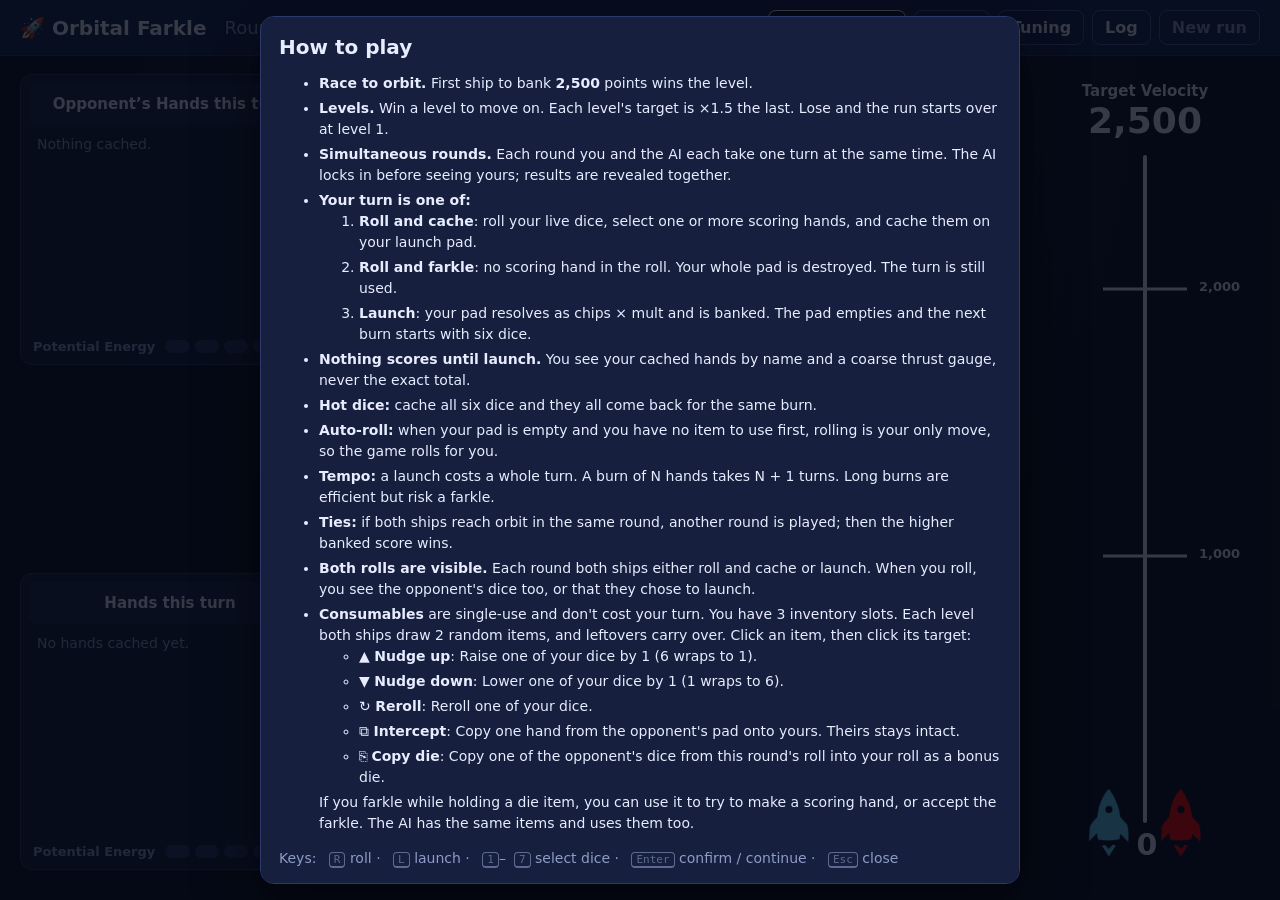
==== commit 1457083d: "Serve the playable game from the root index.html for GitHub Pages Move the editable page, styles, en" ====
--- a/index.html
+++ b/index.html
@@ -1,10 +1,313 @@
 <!doctype html>
+<!-- Built from src/ by build.py. Edit the files in src/, then run: python3 build.py -->
 <html lang="en">
 <head>
   <meta charset="utf-8">
   <meta name="viewport" content="width=device-width, initial-scale=1">
   <title>Orbital Farkle</title>
-  <link rel="stylesheet" href="style.css">
+  <style>
+:root {
+  --bg: #0b1020;
+  --bg2: #121a33;
+  --panel: #161f3d;
+  --panel2: #1d2850;
+  --line: #2c3a6b;
+  --text: #e7ecff;
+  --muted: #8f9bc7;
+  --accent: #ffb547;
+  --accent2: #ff6b3d;
+  --good: #4fd18b;
+  --bad: #ff5470;
+  --chips: #4aa8ff;
+  --mult: #ff5470;
+  --me: #6cc4ff;
+  --opp: #ff5a4a;
+  --die: #f4f1e8;
+  --die-text: #1a1f36;
+  --sel: #ffb547;
+  --radius: 12px;
+  --rocket-red: url("[data-uri]");
+  --rocket-blue: url("[data-uri]");
+  font-family: system-ui, -apple-system, 'Segoe UI', Roboto, sans-serif;
+}
+
+* { box-sizing: border-box; }
+html, body { margin: 0; }
+body {
+  background: radial-gradient(ellipse at top, #18234a 0%, var(--bg) 60%) fixed, var(--bg);
+  color: var(--text);
+  min-height: 100vh;
+  font-size: 15px;
+}
+button {
+  font: inherit; cursor: pointer; border-radius: 8px; border: 1px solid var(--line);
+  background: var(--panel2); color: var(--text); padding: 8px 14px;
+}
+button:hover:not(:disabled) { border-color: var(--accent); }
+button:disabled { opacity: 0.4; cursor: not-allowed; }
+button.primary { background: var(--accent); color: #241400; border-color: var(--accent); font-weight: 700; }
+button.danger { background: var(--accent2); color: #fff; border-color: var(--accent2); font-weight: 700; }
+button.ghost { background: transparent; }
+button.link { background: none; border: none; color: var(--accent); text-decoration: underline; padding: 0 4px; font-weight: 700; }
+kbd {
+  font-size: 11px; border: 1px solid currentColor; border-bottom-width: 2px; border-radius: 4px;
+  padding: 0 4px; opacity: 0.6; margin-left: 8px; font-weight: 400;
+}
+.muted { color: var(--muted); }
+.accent { color: var(--accent); }
+.bad { color: var(--bad); }
+
+/* Header */
+header {
+  display: flex; align-items: center; gap: 18px; flex-wrap: wrap;
+  padding: 10px 20px; background: #16244f; border-bottom: 1px solid var(--line);
+}
+header h1 { font-size: 20px; margin: 0; }
+header .meta { display: flex; gap: 18px; color: var(--muted); font-size: 18px; }
+header .meta b { color: var(--text); }
+header .spacer { flex: 1; }
+header .tools { display: flex; gap: 8px; flex-wrap: wrap; }
+.hbtn { font-weight: 600; font-size: 16px; padding: 7px 12px; background: transparent; border-color: #4a5c99; }
+.hbtn.strong { background: var(--bg); border-color: var(--text); }
+.hbtn.ghost { color: var(--muted); }
+
+/* Board layout: hands | boards | track */
+.board {
+  display: grid;
+  grid-template-columns: 300px minmax(0, 720px) 230px;
+  grid-template-rows: auto 1fr auto;
+  grid-template-areas:
+    "oh ob tr"
+    ".  mid tr"
+    "mh mb tr";
+  gap: 16px 22px;
+  justify-content: center;
+  padding: 18px 20px 24px;
+  min-height: calc(100vh - 62px);
+}
+#opp-hands { grid-area: oh; }
+#opp-board { grid-area: ob; }
+#middle { grid-area: mid; }
+#my-hands { grid-area: mh; }
+#my-board { grid-area: mb; }
+#track { grid-area: tr; }
+
+@media (max-width: 1180px) {
+  .board {
+    grid-template-columns: minmax(0, 1fr) 150px;
+    grid-template-areas: "ob tr" "oh tr" "mid tr" "mb tr" "mh tr";
+    grid-template-rows: auto;
+  }
+  .handsbox { min-height: 0; }
+  .hlist { min-height: 40px; }
+  #track { position: sticky; top: 12px; height: calc(100vh - 100px); min-height: 360px; align-self: start; }
+}
+@media (max-width: 640px) {
+  .board {
+    grid-template-columns: minmax(0, 1fr);
+    grid-template-areas: "ob" "oh" "mid" "mb" "mh" "tr";
+    padding: 12px 16px;
+  }
+  #track { position: static; height: 320px; min-height: 0; }
+  header .meta { font-size: 15px; }
+  .hbtn { font-size: 14px; padding: 5px 9px; }
+}
+
+/* Hands boxes (left column) */
+.handsbox {
+  background: var(--panel); border: 1px solid var(--line); border-radius: var(--radius); padding: 8px;
+  display: flex; flex-direction: column; min-height: 250px; align-self: stretch;
+}
+.handsbox .hhead { background: var(--panel2); border-radius: 8px; text-align: center; font-weight: 700; padding: 12px 8px; margin-bottom: 8px; }
+.hlist { list-style: none; margin: 0; padding: 0 4px; flex: 1; display: flex; flex-direction: column; gap: 4px; font-size: 14px; overflow: auto; max-height: 260px; }
+.hlist li { display: flex; justify-content: space-between; gap: 8px; padding: 3px 4px; border-radius: 6px; font-weight: 600; }
+.hlist li.empty { color: var(--muted); font-weight: 400; }
+.hlist li.pick { cursor: pointer; outline: 1px dashed var(--chips); }
+.hlist li.pick:hover { background: #24407a; }
+.hfoot { padding: 8px 4px 2px; }
+.copied { font-size: 10px; color: var(--chips); border: 1px solid var(--chips); border-radius: 8px; padding: 0 4px; margin-left: 4px; font-weight: 400; }
+
+.gauge { display: flex; align-items: center; gap: 10px; }
+.gauge .glabel { font-size: 13px; font-weight: 600; color: var(--muted); white-space: nowrap; }
+.gauge .segs { display: flex; gap: 5px; flex: 1; }
+.gauge .seg { flex: 1; height: 13px; border-radius: 7px; background: #2a3566; transition: background 0.3s; }
+.gauge .seg.on { background: linear-gradient(to right, var(--accent2), var(--accent)); box-shadow: 0 0 8px rgba(255, 140, 60, 0.45); }
+
+/* Ship boards (center column) */
+.ship-board {
+  background: var(--bg2); border: 1px solid var(--line); border-radius: 14px; padding: 12px 14px;
+  display: flex; flex-direction: column; gap: 12px;
+}
+.ship-board.opp { border-top: 3px solid var(--opp); }
+.ship-board.me { border-bottom: 3px solid var(--me); }
+.board-title { text-align: center; font-size: 22px; font-weight: 700; color: var(--muted); }
+.oppnote { font-size: 13px; color: var(--muted); text-align: center; min-height: 18px; }
+.oppnote b { color: var(--text); }
+
+.toolbar { display: flex; justify-content: space-between; align-items: center; gap: 10px; flex-wrap: wrap; }
+.pu-row, .it-row { display: flex; gap: 8px; flex-wrap: wrap; }
+.pu-tile {
+  width: 46px; height: 46px; border-radius: 9px; display: flex; align-items: center; justify-content: center; font-size: 22px;
+  background: var(--panel2); border: 2px solid var(--chips);
+}
+.pu-tile.off { opacity: 0.3; filter: grayscale(1); }
+.it-tile {
+  min-width: 46px; height: 46px; border-radius: 9px; display: inline-flex; align-items: center; justify-content: center;
+  padding: 0 8px; font-weight: 800; font-size: 15px; background: var(--panel2); color: var(--text); border: 2px solid var(--accent);
+}
+button.it-tile:disabled { opacity: 0.45; }
+button.it-tile.active { background: var(--accent); color: #241400; }
+.it-tile.slot { border: 2px dashed var(--line); background: transparent; }
+
+.velocity { display: flex; align-items: center; gap: 10px; font-weight: 600; font-size: 15px; }
+.velocity .vlabel { white-space: nowrap; font-variant-numeric: tabular-nums; }
+.velocity .vsegs { display: flex; gap: 5px; flex: 1; }
+.velocity .seg { flex: 1; height: 15px; border-radius: 8px; background: #2a3566; transition: background 0.5s; }
+.velocity.me .seg.on { background: var(--me); }
+.velocity.opp .seg.on { background: var(--opp); }
+.rocket-ico { width: 18px; height: 30px; background: center / contain no-repeat; transform: rotate(45deg); flex: none; }
+.rocket-ico.me { background-image: var(--rocket-blue); }
+.rocket-ico.opp { background-image: var(--rocket-red); }
+
+.action-row { display: flex; gap: 12px; }
+.big-btn { flex: 1; font-size: 22px; font-weight: 800; padding: 18px 10px; border-radius: 8px; border: none; }
+.big-btn.roll { background: var(--good); color: #062614; }
+.big-btn.launch { background: var(--accent2); color: #2a0b00; }
+.big-btn:disabled { opacity: 0.3; }
+
+.dice-row { display: flex; gap: 12px; justify-content: center; }
+.die {
+  flex: 1 1 0; max-width: 104px; aspect-ratio: 1; border-radius: 10px; background: var(--die); color: var(--die-text);
+  display: flex; align-items: center; justify-content: center; font-size: clamp(22px, 4vw, 38px); font-weight: 800;
+  box-shadow: 0 4px 0 #b8b2a2, 0 6px 14px rgba(0, 0, 0, 0.4); user-select: none; border: 3px solid transparent;
+  transition: transform 0.12s, border-color 0.12s; padding: 0; min-width: 0;
+}
+.die.static { cursor: default; }
+.die.clickable:hover { transform: translateY(-3px); }
+.die.sel { border-color: var(--sel); transform: translateY(-6px); box-shadow: 0 4px 0 #b8b2a2, 0 0 18px rgba(255, 181, 71, 0.8); }
+.die.blank { background: var(--panel2); box-shadow: none; }
+.die.blank.gone { background: transparent; border: 2px dashed #2a3566; }
+.die.dead { opacity: 0.4; }
+.die.bonus { background: #d7e9ff; box-shadow: 0 4px 0 #8fb3dd, 0 6px 14px rgba(0, 0, 0, 0.4); border-color: var(--chips); }
+.die.bonus.sel { border-color: var(--sel); }
+.die.target { outline: 2px dashed var(--chips); outline-offset: 3px; cursor: crosshair; }
+.die.changed { animation: pop 0.4s ease-out; }
+.die.rolling { animation: tumble 0.45s ease-out; }
+@keyframes tumble {
+  0% { transform: rotate(-200deg) scale(0.6); opacity: 0.2; }
+  70% { transform: rotate(15deg) scale(1.08); }
+  100% { transform: rotate(0) scale(1); opacity: 1; }
+}
+@keyframes pop { 0% { transform: scale(1.3); } 100% { transform: scale(1); } }
+
+/* Middle gap: status and selection */
+.middle { display: flex; flex-direction: column; justify-content: center; align-items: center; gap: 10px; text-align: center; min-height: 120px; }
+.middle .status { font-size: 16px; color: var(--muted); }
+.middle .status b { color: var(--text); }
+.middle .status b.bad { color: var(--bad); }
+.middle .lock { color: var(--accent); }
+.middle .hint { color: var(--muted); font-size: 14px; }
+.selinfo .hand { display: inline-block; margin: 3px 4px; background: var(--panel2); padding: 4px 10px; border-radius: 20px; border: 1px solid var(--line); }
+.risk { font-size: 13px; color: var(--muted); }
+.risk b { color: var(--text); }
+.farkle-banner { color: var(--bad); font-weight: 900; font-size: 30px; letter-spacing: 3px; animation: shake 0.4s; }
+@keyframes shake { 0%,100% { transform: translateX(0); } 25% { transform: translateX(-8px); } 75% { transform: translateX(8px); } }
+.cm { font-variant-numeric: tabular-nums; font-weight: 700; }
+.cm .c { color: var(--chips); }
+.cm .m { color: var(--mult); }
+.t-farkle { color: var(--bad); font-weight: 700; }
+.t-launch { color: var(--good); font-weight: 700; }
+.t-cache { color: var(--accent); font-weight: 700; }
+.t-item { color: var(--chips); }
+.why { font-style: italic; }
+
+/* Race track (right column) */
+.track { display: flex; flex-direction: column; align-items: center; padding: 8px 0; min-height: 420px; }
+.track .tlabel { font-weight: 700; font-size: 15px; }
+.track .ttarget { font-size: 36px; font-weight: 800; margin-bottom: 10px; font-variant-numeric: tabular-nums; }
+.tline-wrap { flex: 1; width: 100%; position: relative; padding: 4px 0 30px; }
+.tline { position: absolute; top: 4px; bottom: 30px; left: 50%; width: 4px; margin-left: -2px; background: var(--text); border-radius: 2px; }
+.tick { position: absolute; left: -40px; width: 84px; height: 3px; background: var(--text); transform: translateY(50%); }
+.tick span { position: absolute; left: 96px; top: -9px; font-size: 13px; font-weight: 600; white-space: nowrap; }
+.trocket {
+  position: absolute; width: 40px; height: 68px; background: center / contain no-repeat;
+  transform: translateY(50%); transition: bottom 1s cubic-bezier(.3, 1.3, .5, 1);
+}
+.trocket.me { right: 18px; background-image: var(--rocket-blue); }
+.trocket.opp { left: 18px; background-image: var(--rocket-red); }
+.track .tzero { font-size: 30px; font-weight: 800; margin-top: -26px; margin-left: 4px; }
+
+/* Dialog content moved off the board */
+table.values { width: 100%; border-collapse: collapse; font-size: 14px; }
+table.values th, table.values td { padding: 5px 6px; text-align: left; border-bottom: 1px solid var(--line); }
+table.values th { color: var(--muted); font-weight: 600; font-size: 11px; text-transform: uppercase; }
+table.values td.num { text-align: right; font-variant-numeric: tabular-nums; }
+table.values td .boost { color: var(--accent); font-size: 11px; }
+.formula { font-size: 13px; color: var(--muted); }
+.formula b { color: var(--text); }
+.modal h4 { margin: 14px 0 6px; }
+.powerups { display: flex; flex-direction: column; gap: 4px; font-size: 13px; }
+.powerups .pu { display: flex; justify-content: space-between; gap: 10px; background: var(--bg2); padding: 6px 10px; border-radius: 6px; }
+.powerups .pu.off { opacity: 0.4; text-decoration: line-through; }
+.log { font-size: 13px; max-height: 220px; overflow: auto; display: flex; flex-direction: column; gap: 3px; }
+.log div { padding: 4px 8px; border-radius: 4px; background: var(--bg2); }
+.log .r { color: var(--muted); }
+
+/* Overlay / modal */
+.overlay {
+  position: fixed; inset: 0; background: rgba(5, 8, 18, 0.78); display: flex; align-items: center; justify-content: center;
+  z-index: 50; padding: 16px;
+}
+.overlay[hidden] { display: none; }
+.modal {
+  background: var(--panel); border: 1px solid var(--line); border-radius: 14px; padding: 18px; width: min(760px, 100%);
+  max-height: calc(100vh - 32px); overflow: auto; box-shadow: 0 20px 60px rgba(0, 0, 0, 0.5);
+}
+.modal h3 { margin: 0 0 12px; font-size: 20px; }
+.modal .row { display: grid; grid-template-columns: 1fr 1fr; gap: 12px; }
+@media (max-width: 600px) { .modal .row { grid-template-columns: 1fr; } }
+.modal .foot { display: flex; justify-content: flex-end; gap: 8px; margin-top: 14px; flex-wrap: wrap; }
+.card { background: var(--bg2); border-radius: 10px; padding: 12px; border: 1px solid var(--line); }
+.card h4 { margin: 0 0 8px; display: flex; justify-content: space-between; }
+.card.farkle { border-color: var(--bad); }
+.card.launch { border-color: var(--good); }
+.card .big { font-size: 22px; font-weight: 800; margin: 4px 0; }
+.card .steps { list-style: none; margin: 6px 0; padding: 0; font-size: 13px; }
+.card .steps li { display: flex; justify-content: space-between; padding: 2px 0; opacity: 0; transform: translateX(-6px); transition: all 0.25s; }
+.card .steps li.show { opacity: 1; transform: none; }
+.card .resolve { font-size: 24px; font-weight: 900; text-align: center; margin-top: 8px; font-variant-numeric: tabular-nums; }
+.card .resolve .total { color: var(--accent); font-size: 32px; display: block; transform: scale(0.4); opacity: 0; transition: all 0.35s cubic-bezier(.3,1.6,.5,1); }
+.card .resolve .total.show { transform: scale(1); opacity: 1; }
+.card .muted { color: var(--muted); font-size: 13px; }
+.card .why { color: var(--muted); font-style: italic; font-size: 12px; }
+
+.winbox { text-align: center; }
+.winbox .big { font-size: 34px; font-weight: 900; margin: 6px 0; }
+.survey { text-align: left; margin-top: 14px; display: flex; flex-direction: column; gap: 10px; font-size: 14px; }
+.survey label { display: flex; flex-direction: column; gap: 4px; }
+.survey .scale { display: flex; gap: 6px; flex-wrap: wrap; }
+.survey .scale label { flex-direction: row; align-items: center; gap: 3px; }
+.survey textarea { background: var(--bg2); color: var(--text); border: 1px solid var(--line); border-radius: 6px; padding: 6px; font: inherit; min-height: 50px; }
+
+.form { display: grid; grid-template-columns: 1fr 1fr; gap: 10px 16px; font-size: 14px; }
+@media (max-width: 600px) { .form { grid-template-columns: 1fr; } }
+.form label { display: flex; flex-direction: column; gap: 3px; color: var(--muted); }
+.form label.inline { flex-direction: row; align-items: center; gap: 8px; color: var(--text); }
+.form input[type=number], .form select { background: var(--bg2); color: var(--text); border: 1px solid var(--line); border-radius: 6px; padding: 6px; font: inherit; }
+.form h4 { grid-column: 1 / -1; margin: 8px 0 0; color: var(--text); }
+table.edit input { width: 64px; background: var(--bg2); color: var(--text); border: 1px solid var(--line); border-radius: 4px; padding: 3px; font: inherit; }
+
+.stats { display: grid; grid-template-columns: repeat(auto-fill, minmax(200px, 1fr)); gap: 8px; }
+.stat { background: var(--bg2); border-radius: 8px; padding: 10px; }
+.stat .v { font-size: 22px; font-weight: 800; }
+.stat .k { color: var(--muted); font-size: 12px; }
+.stat .pass { color: var(--good); font-size: 12px; }
+.stat .fail { color: var(--bad); font-size: 12px; }
+.rules { font-size: 14px; line-height: 1.5; }
+.rules li { margin-bottom: 4px; }
+
+.card .used { color: var(--chips); font-size: 13px; margin-top: 6px; }
+</style>
 </head>
 <body>
   <header>
@@ -37,7 +340,2011 @@
     <div class="modal" id="modal"></div>
   </div>
 
-  <script src="engine.js"></script>
-  <script src="game.js"></script>
+  <script>
+/*
+ * Orbital Farkle — game engine (no DOM).
+ * Loaded by index.html via a classic <script> tag, and by sim.js via require().
+ */
+(function (root) {
+  'use strict';
+
+  // ---------------------------------------------------------------------------
+  // Config (every value here is a tuning dial; see the Tuning panel in the UI)
+  // ---------------------------------------------------------------------------
+
+  const HAND_DEFS = [
+    // id, display name, family, base chips, base mult
+    { id: 'single1', name: 'Single 1', family: 'single', chips: 10, mult: 1 },
+    { id: 'single5', name: 'Single 5', family: 'single', chips: 5, mult: 1 },
+    { id: 'twoPair', name: 'Two pair', family: 'set', chips: 25, mult: 3 },
+    { id: 'three', name: 'Three of a kind', family: 'set', chips: 30, mult: 3 },
+    { id: 'four', name: 'Four of a kind', family: 'set', chips: 60, mult: 4 },
+    { id: 'five', name: 'Five of a kind', family: 'set', chips: 100, mult: 5 },
+    { id: 'six', name: 'Six of a kind', family: 'set', chips: 150, mult: 7 },
+    { id: 'fullHouse', name: 'Full house', family: 'set', chips: 50, mult: 4 },
+    { id: 'smallStraight', name: 'Small straight', family: 'run', chips: 30, mult: 3 },
+    { id: 'mediumStraight', name: 'Medium straight', family: 'run', chips: 50, mult: 4 },
+    { id: 'fullStraight', name: 'Full straight', family: 'run', chips: 80, mult: 6 },
+    { id: 'threePairs', name: 'Three pairs', family: 'set', chips: 60, mult: 6 },
+    { id: 'twoTriplets', name: 'Two triplets', family: 'set', chips: 100, mult: 7 },
+  ];
+
+  const HAND_DICE_TEXT = {
+    single1: '1 die (a 1)',
+    single5: '1 die (a 5)',
+    twoPair: '2 different pairs',
+    three: '3 matching',
+    four: '4 matching',
+    five: '5 matching',
+    six: '6 matching',
+    fullHouse: '3 matching + a different pair',
+    smallStraight: '4 in sequence',
+    mediumStraight: '5 in sequence',
+    fullStraight: '1-2-3-4-5-6',
+    threePairs: '3 pairs (or 4 of a kind + a pair)',
+    twoTriplets: '2 different triples',
+  };
+
+  function defaultConfig() {
+    const hands = {};
+    HAND_DEFS.forEach(function (h) {
+      hands[h.id] = { chips: h.chips, mult: h.mult };
+    });
+    return {
+      targetScore: 2500,
+      // 'pooled': pad resolves as (sum of chips) x (sum of mult), Balatro style.
+      // 'perHand': each hand resolves as its own chips x mult, then they are added.
+      scoringMode: 'pooled',
+      gaugeTiers: 5,
+      hotDice: true,
+      showFarkleRisk: true,
+      autoRoll: true, // roll for the player when rolling is their only option
+      hands: hands,
+      powerups: {
+        single: { enabled: true, chips: 10, appliesTo: ['single1', 'single5'] },
+        run: { enabled: true, mult: 2, appliesTo: ['smallStraight', 'mediumStraight'] },
+        set: {
+          enabled: true,
+          xmult: 1.5,
+          appliesTo: ['twoPair', 'three', 'four', 'five', 'six', 'fullHouse', 'threePairs', 'twoTriplets'],
+        },
+      },
+      ai: {
+        // Launch threshold as a share of the target score, before adjustments.
+        baseLaunchShare: 0.2,
+        leadingFactor: 0.65, // launch earlier when leading
+        trailingMax: 1.8, // launch later when trailing (scaled by how far behind)
+        jitter: 0.25, // +/- random spread per burn so the AI is not solvable
+        usesItems: true,
+      },
+      consumables: {
+        capacity: 3, // inventory slots per ship
+        perLevel: 2, // random items granted at the start of each level (both ships get the same draws)
+        earnOnHotDice: false, // hot dice grants one random item (if there is a free slot)
+        pool: { nudgeUp: true, nudgeDown: true, reroll: true, intercept: true, copyDie: true },
+      },
+      levels: {
+        multiplier: 1.5, // each level's target = level 1 target x multiplier^(level-1)
+      },
+    };
+  }
+
+  function mergeConfig(base, over) {
+    if (!over || typeof over !== 'object') return base;
+    const out = Array.isArray(base) ? base.slice() : Object.assign({}, base);
+    Object.keys(over).forEach(function (k) {
+      const bv = base ? base[k] : undefined;
+      const ov = over[k];
+      if (bv && typeof bv === 'object' && !Array.isArray(bv) && ov && typeof ov === 'object') {
+        out[k] = mergeConfig(bv, ov);
+      } else if (ov !== undefined) {
+        out[k] = ov;
+      }
+    });
+    return out;
+  }
+
+  /** Target score for a level (level 1 = cfg.targetScore). */
+  function levelTarget(cfg, level) {
+    return Math.round((cfg.targetScore * Math.pow(cfg.levels.multiplier, Math.max(0, level - 1))) / 10) * 10;
+  }
+
+  /** The config for one level: same dials, scaled target. */
+  function levelConfig(cfg, level) {
+    return mergeConfig(cfg, { targetScore: levelTarget(cfg, level) });
+  }
+
+  // ---------------------------------------------------------------------------
+  // RNG
+  // ---------------------------------------------------------------------------
+
+  function makeRng(seed) {
+    if (seed === undefined || seed === null) return Math.random;
+    let a = seed >>> 0;
+    return function () {
+      // mulberry32
+      a = (a + 0x6d2b79f5) >>> 0;
+      let t = a;
+      t = Math.imul(t ^ (t >>> 15), t | 1);
+      t ^= t + Math.imul(t ^ (t >>> 7), t | 61);
+      return ((t ^ (t >>> 14)) >>> 0) / 4294967296;
+    };
+  }
+
+  function rollDice(n, rng) {
+    const out = [];
+    for (let i = 0; i < n; i++) out.push(1 + Math.floor(rng() * 6));
+    return out;
+  }
+
+  // ---------------------------------------------------------------------------
+  // Hands and scoring
+  // ---------------------------------------------------------------------------
+
+  const HAND_BY_ID = {};
+  HAND_DEFS.forEach(function (h) {
+    HAND_BY_ID[h.id] = h;
+  });
+
+  /** Chips and mult for one hand after the power-up loadout is applied. */
+  function handValue(id, cfg) {
+    const base = cfg.hands[id];
+    let chips = base.chips;
+    let mult = base.mult;
+    const boosts = [];
+    const p = cfg.powerups;
+    if (p.single.enabled && p.single.appliesTo.indexOf(id) >= 0) {
+      chips += p.single.chips;
+      boosts.push('+' + p.single.chips + ' chips');
+    }
+    if (p.run.enabled && p.run.appliesTo.indexOf(id) >= 0) {
+      mult += p.run.mult;
+      boosts.push('+' + p.run.mult + ' mult');
+    }
+    if (p.set.enabled && p.set.appliesTo.indexOf(id) >= 0) {
+      mult = mult * p.set.xmult;
+      boosts.push('×' + p.set.xmult + ' mult');
+    }
+    return { chips: chips, mult: round2(mult), boosts: boosts };
+  }
+
+  function round2(x) {
+    return Math.round(x * 100) / 100;
+  }
+
+  function makeHand(id, dice, cfg) {
+    const v = handValue(id, cfg);
+    return {
+      id: id,
+      name: HAND_BY_ID[id].name,
+      family: HAND_BY_ID[id].family,
+      dice: dice.slice().sort(),
+      chips: v.chips,
+      mult: v.mult,
+      label: handLabel(id, dice),
+    };
+  }
+
+  function handLabel(id, dice) {
+    const h = HAND_BY_ID[id];
+    if (id === 'twoPair' || id === 'fullHouse') {
+      const c = {};
+      dice.forEach(function (v) { c[v] = (c[v] || 0) + 1; });
+      const faces = Object.keys(c).map(Number).sort();
+      if (id === 'twoPair') return h.name + ' (' + faces[0] + 's & ' + faces[1] + 's)';
+      const trip = faces.filter(function (f) { return c[f] === 3; })[0];
+      const pr = faces.filter(function (f) { return c[f] === 2; })[0];
+      return h.name + ' (' + trip + 's over ' + pr + 's)';
+    }
+    if (h.family === 'set' && id !== 'threePairs' && id !== 'twoTriplets') {
+      return h.name + ' (' + dice[0] + 's)';
+    }
+    if (h.family === 'run') {
+      const s = dice.slice().sort();
+      return h.name + ' (' + s[0] + '–' + s[s.length - 1] + ')';
+    }
+    return h.name;
+  }
+
+  /**
+   * Resolve a list of hands into a launch total.
+   * Returns { chips, mult, total, steps[] } where steps describe the reveal.
+   */
+  function resolvePad(hands, cfg) {
+    let chips = 0;
+    let mult = 0;
+    let perHandTotal = 0;
+    const steps = hands.map(function (h) {
+      chips += h.chips;
+      mult = round2(mult + h.mult);
+      const own = Math.round(h.chips * h.mult);
+      perHandTotal += own;
+      return { label: h.label, chips: h.chips, mult: h.mult, runChips: chips, runMult: mult, own: own, runOwn: perHandTotal };
+    });
+    const total = cfg.scoringMode === 'perHand' ? perHandTotal : Math.round(chips * mult);
+    return { chips: chips, mult: mult, total: total, steps: steps, mode: cfg.scoringMode };
+  }
+
+  /**
+   * Split a set of selected dice values into scoring hands that use every die.
+   * Returns the best-scoring split (array of hands) or null if the selection is not valid.
+   */
+  function decompose(values, cfg) {
+    const n = values.length;
+    if (!n) return null;
+    const counts = [0, 0, 0, 0, 0, 0, 0];
+    values.forEach(function (v) {
+      counts[v]++;
+    });
+    let best = null;
+    function consider(list) {
+      const s = resolvePad(list, cfg).total;
+      if (!best || s > best.score || (s === best.score && list.length < best.list.length)) {
+        best = { list: list.slice(), score: s };
+      }
+    }
+    // Single pairs don't score; pairs only count inside two pair, full house and three pairs.
+    const kinds = { 3: 'three', 4: 'four', 5: 'five', 6: 'six' };
+    const straights = [
+      [4, 'smallStraight'],
+      [5, 'mediumStraight'],
+      [6, 'fullStraight'],
+    ];
+    const acc = [];
+    // Take parts ([[face, count], ...]) out of counts as one hand, recurse, then put them back.
+    function tryHand(id, parts) {
+      for (let i = 0; i < parts.length; i++) if (counts[parts[i][0]] < parts[i][1]) return;
+      const dice = [];
+      parts.forEach(function (pt) {
+        counts[pt[0]] -= pt[1];
+        for (let i = 0; i < pt[1]; i++) dice.push(pt[0]);
+      });
+      acc.push(makeHand(id, dice, cfg));
+      recurse();
+      acc.pop();
+      parts.forEach(function (pt) {
+        counts[pt[0]] += pt[1];
+      });
+    }
+    function recurse() {
+      let f = 1;
+      while (f <= 6 && counts[f] === 0) f++;
+      if (f > 6) {
+        consider(acc);
+        return;
+      }
+      // The lowest remaining face must belong to some hand; try every hand containing it.
+      if (f === 1 || f === 5) {
+        counts[f]--;
+        acc.push(makeHand(f === 1 ? 'single1' : 'single5', [f], cfg));
+        recurse();
+        acc.pop();
+        counts[f]++;
+      }
+      for (let k = 3; k <= Math.min(counts[f], 6); k++) {
+        tryHand(kinds[k], [[f, k]]);
+      }
+      // Multi-face set hands built from f and higher faces g < h.
+      for (let g = f + 1; g <= 6; g++) {
+        tryHand('twoPair', [[f, 2], [g, 2]]);
+        tryHand('fullHouse', [[f, 3], [g, 2]]);
+        tryHand('fullHouse', [[f, 2], [g, 3]]);
+        tryHand('twoTriplets', [[f, 3], [g, 3]]);
+        for (let h = g + 1; h <= 6; h++) tryHand('threePairs', [[f, 2], [g, 2], [h, 2]]);
+        // Four of a kind plus a pair also counts as three pairs.
+        tryHand('threePairs', [[f, 4], [g, 2]]);
+        tryHand('threePairs', [[f, 2], [g, 4]]);
+      }
+      straights.forEach(function (st) {
+        const len = st[0];
+        if (f + len - 1 > 6) return;
+        for (let i = f; i < f + len; i++) if (!counts[i]) return;
+        const dice = [];
+        for (let i = f; i < f + len; i++) {
+          counts[i]--;
+          dice.push(i);
+        }
+        acc.push(makeHand(st[1], dice, cfg));
+        recurse();
+        acc.pop();
+        for (let i = f; i < f + len; i++) counts[i]++;
+      });
+    }
+    recurse();
+    return best ? best.list : null;
+  }
+
+  /** True if any subset of the roll scores (i.e. the roll is not a farkle). */
+  function hasScoring(values) {
+    const counts = [0, 0, 0, 0, 0, 0, 0];
+    values.forEach(function (v) {
+      counts[v]++;
+    });
+    if (counts[1] || counts[5]) return true;
+    let pairs = 0;
+    for (let f = 1; f <= 6; f++) {
+      if (counts[f] >= 3) return true;
+      if (counts[f] >= 2) pairs++;
+    }
+    if (pairs >= 2) return true; // two pair
+    for (let s = 1; s <= 3; s++) {
+      if (counts[s] && counts[s + 1] && counts[s + 2] && counts[s + 3]) return true;
+    }
+    return false;
+  }
+
+  /** Exact probability that rolling n dice is a farkle. */
+  const farkleCache = {};
+  function farkleChance(n) {
+    if (n <= 0) return 0;
+    if (farkleCache[n] !== undefined) return farkleCache[n];
+    let bad = 0;
+    const total = Math.pow(6, n);
+    const vals = new Array(n).fill(1);
+    for (let i = 0; i < total; i++) {
+      let x = i;
+      for (let d = 0; d < n; d++) {
+        vals[d] = (x % 6) + 1;
+        x = Math.floor(x / 6);
+      }
+      if (!hasScoring(vals)) bad++;
+    }
+    farkleCache[n] = bad / total;
+    return farkleCache[n];
+  }
+
+  /** All valid cache options for a roll: [{ idx:[...], hands:[...] }]. */
+  function cacheOptions(values, cfg) {
+    const out = [];
+    const n = values.length;
+    for (let mask = 1; mask < 1 << n; mask++) {
+      const idx = [];
+      for (let i = 0; i < n; i++) if (mask & (1 << i)) idx.push(i);
+      const hands = decompose(
+        idx.map(function (i) {
+          return values[i];
+        }),
+        cfg
+      );
+      if (hands) out.push({ idx: idx, hands: hands });
+    }
+    return out;
+  }
+
+  // ---------------------------------------------------------------------------
+  // Thrust gauge (coarse tiers)
+  // ---------------------------------------------------------------------------
+
+  const TIER_NAMES_5 = ['Cold', 'Spark', 'Burn', 'Roar', 'Inferno'];
+
+  function gaugeThresholds(cfg) {
+    const n = Math.max(2, cfg.gaugeTiers | 0);
+    const out = [];
+    // Tier 0 = empty pad. Tiers 1..n-1 start at target * (k/n)^1.5
+    for (let k = 1; k < n; k++) out.push(cfg.targetScore * Math.pow(k / n, 1.5));
+    return out;
+  }
+
+  /** A rough pad value from a gauge reading: the middle of its tier (the floor of the top tier). */
+  function gaugeEstimate(g, cfg) {
+    if (!g.tier) return 0;
+    const th = gaugeThresholds(cfg);
+    const lo = g.tier === 1 ? 0 : th[g.tier - 2];
+    const hi = g.tier - 1 < th.length ? th[g.tier - 1] : null;
+    return hi === null ? lo : (lo + hi) / 2;
+  }
+
+  function gaugeTier(total, handsCount, cfg) {
+    if (!handsCount) return { tier: 0, of: cfg.gaugeTiers, name: 'Empty' };
+    const th = gaugeThresholds(cfg);
+    let t = 1;
+    for (let i = 0; i < th.length; i++) if (total >= th[i]) t = i + 2;
+    const n = cfg.gaugeTiers;
+    const name = n === 5 ? TIER_NAMES_5[t - 1] : 'Tier ' + t;
+    return { tier: t, of: n, name: name };
+  }
+
+  // ---------------------------------------------------------------------------
+  // Consumables
+  // ---------------------------------------------------------------------------
+
+  const CONSUMABLE_DEFS = [
+    { id: 'nudgeUp', name: 'Nudge up', icon: '▲', kind: 'self', target: 'ownDie', desc: 'Raise one of your dice by 1 (6 wraps to 1).' },
+    { id: 'nudgeDown', name: 'Nudge down', icon: '▼', kind: 'self', target: 'ownDie', desc: 'Lower one of your dice by 1 (1 wraps to 6).' },
+    { id: 'reroll', name: 'Reroll', icon: '↻', kind: 'self', target: 'ownDie', desc: 'Reroll one of your dice.' },
+    { id: 'intercept', name: 'Intercept', icon: '⧉', kind: 'opponent', target: 'oppHand', desc: "Copy one hand from the opponent's pad onto yours. Theirs stays intact." },
+    { id: 'copyDie', name: 'Copy die', icon: '⎘', kind: 'opponent', target: 'oppDie', desc: "Copy one of the opponent's dice from this round's roll into your roll as a bonus die." },
+  ];
+  const CONSUMABLE_BY_ID = {};
+  CONSUMABLE_DEFS.forEach(function (c) {
+    CONSUMABLE_BY_ID[c.id] = c;
+  });
+  // Items that can turn a farkle into a scoring roll.
+  const RESCUE_ITEMS = ['nudgeUp', 'nudgeDown', 'reroll', 'copyDie'];
+
+  function wrapDie(v) {
+    return ((v - 1 + 6) % 6) + 1;
+  }
+
+  // ---------------------------------------------------------------------------
+  // Match
+  // ---------------------------------------------------------------------------
+
+  function emptyInventory() {
+    const inv = {};
+    CONSUMABLE_DEFS.forEach(function (c) {
+      inv[c.id] = 0;
+    });
+    return inv;
+  }
+
+  function inventoryCount(inv) {
+    return Object.keys(inv).reduce(function (n, k) {
+      return n + (inv[k] || 0);
+    }, 0);
+  }
+
+  function newSide(id, cfg) {
+    return {
+      id: id,
+      banked: 0,
+      pad: [],
+      available: 6,
+      dice: [], // current roll values (may include bonus dice)
+      bonus: [], // bonus[i] true when dice[i] was copied from the opponent
+      rolled: null, // this round's roll as rolled, before any items (visible to the opponent)
+      items: [], // consumables used this turn
+      inventory: emptyInventory(),
+      burn: null, // active burn info for logging
+      lastTurn: null,
+    };
+  }
+
+  function Match(cfg, opts) {
+    opts = opts || {};
+    this.cfg = cfg;
+    this.rng = opts.rng || Math.random;
+    this.round = 0;
+    this.player = newSide('player', cfg);
+    this.ai = newSide('ai', cfg);
+    this.over = false;
+    this.winner = null;
+    this.overtime = false;
+    this.aiPlan = null;
+    this.padAtRoundStart = { player: [], ai: [] };
+    this.level = opts.level || 1;
+    this.log = { burns: [], rounds: [], items: [], startedAt: Date.now() };
+    // Leftover items carry over from the previous level, then both ships draw the same new items.
+    const carry = opts.carry || {};
+    if (carry.player) this.player.inventory = Object.assign(emptyInventory(), carry.player);
+    if (carry.ai) this.ai.inventory = Object.assign(emptyInventory(), carry.ai);
+    this.levelGrants = []; // items drawn this level
+    this.levelLost = { player: [], ai: [] }; // drawn items that didn't fit in a full inventory
+    for (let k = 0; k < cfg.consumables.perLevel; k++) {
+      const id = this.drawItem();
+      if (!id) break;
+      this.levelGrants.push(id);
+      [this.player, this.ai].forEach(function (sd) {
+        if (!this.giveItem(sd, id)) this.levelLost[sd.id].push(id);
+      }, this);
+    }
+  }
+
+  Match.prototype.other = function (side) {
+    return side === this.player ? this.ai : this.player;
+  };
+
+  Match.prototype.padTotal = function (side) {
+    return resolvePad(side.pad, this.cfg).total;
+  };
+
+  Match.prototype.gauge = function (side) {
+    return gaugeTier(this.padTotal(side), side.pad.length, this.cfg);
+  };
+
+  Match.prototype.beginRound = function () {
+    this.round++;
+    [this.player, this.ai].forEach(function (s) {
+      s.items = [];
+      s.rolled = null;
+      s.dice = [];
+      s.bonus = [];
+    });
+    // Intercept copies from the opponent's pad as it stood when the round began.
+    this.padAtRoundStart = { player: this.player.pad.slice(), ai: this.ai.pad.slice() };
+    // The AI commits before it sees anything the player does this round.
+    this.aiPlan = aiDecide(this, this.ai, this.player);
+  };
+
+  Match.prototype.ensureBurn = function (side) {
+    if (!side.burn) {
+      const o = this.other(side);
+      side.burn = {
+        side: side.id,
+        startRound: this.round,
+        caches: 0,
+        rolls: 0,
+        hotDice: 0,
+        items: 0,
+        diffAtStart: side.banked - o.banked,
+        jitter: 1 + (this.rng() * 2 - 1) * this.cfg.ai.jitter,
+      };
+    }
+    return side.burn;
+  };
+
+  Match.prototype.roll = function (side) {
+    this.ensureBurn(side).rolls++;
+    side.dice = rollDice(side.available, this.rng);
+    side.bonus = side.dice.map(function () { return false; });
+    side.rolled = side.dice.slice();
+    return { values: side.dice.slice(), farkle: !hasScoring(side.dice) };
+  };
+
+  Match.prototype.isFarkle = function (side) {
+    return !hasScoring(side.dice);
+  };
+
+  /** Number of live (non-bonus) dice among the given indices. */
+  Match.prototype.liveCount = function (side, idx) {
+    return idx.filter(function (i) { return !side.bonus[i]; }).length;
+  };
+
+  // --- consumable use. Each returns a description object, or null if not allowed. ---
+
+  Match.prototype.canUse = function (side, id) {
+    if (!(side.inventory[id] > 0)) return false;
+    const opp = this.other(side);
+    if (id === 'intercept') return this.padAtRoundStart[opp.id].length > 0;
+    if (id === 'copyDie') return side.dice.length > 0 && !!opp.rolled && opp.rolled.length > 0;
+    return side.dice.length > 0; // nudges and reroll need a roll in front of you
+  };
+
+  Match.prototype.spend = function (side, id, detail) {
+    side.inventory[id]--;
+    const rec = Object.assign({ id: id, name: CONSUMABLE_BY_ID[id].name, icon: CONSUMABLE_BY_ID[id].icon }, detail);
+    side.items.push(rec);
+    this.ensureBurn(side).items++;
+    this.log.items.push(Object.assign({ side: side.id, round: this.round }, rec));
+    return rec;
+  };
+
+  Match.prototype.useNudge = function (side, i, dir) {
+    const id = dir > 0 ? 'nudgeUp' : 'nudgeDown';
+    if (!this.canUse(side, id) || i < 0 || i >= side.dice.length) return null;
+    const from = side.dice[i];
+    side.dice[i] = wrapDie(from + dir);
+    return this.spend(side, id, { from: from, to: side.dice[i], text: from + ' → ' + side.dice[i] });
+  };
+
+  Match.prototype.useReroll = function (side, i) {
+    if (!this.canUse(side, 'reroll') || i < 0 || i >= side.dice.length) return null;
+    const from = side.dice[i];
+    side.dice[i] = rollDice(1, this.rng)[0];
+    return this.spend(side, 'reroll', { from: from, to: side.dice[i], text: from + ' → ' + side.dice[i] });
+  };
+
+  Match.prototype.useCopyDie = function (side, oppIdx) {
+    const opp = this.other(side);
+    if (!this.canUse(side, 'copyDie') || oppIdx < 0 || oppIdx >= opp.rolled.length) return null;
+    const v = opp.rolled[oppIdx];
+    side.dice.push(v);
+    side.bonus.push(true);
+    return this.spend(side, 'copyDie', { value: v, text: 'copied a ' + v });
+  };
+
+  Match.prototype.useIntercept = function (side, handIdx) {
+    const opp = this.other(side);
+    const src = this.padAtRoundStart[opp.id];
+    if (!this.canUse(side, 'intercept') || handIdx < 0 || handIdx >= src.length) return null;
+    const h = Object.assign({}, src[handIdx], { copied: true });
+    side.pad = side.pad.concat([h]);
+    return this.spend(side, 'intercept', { hand: h.label, text: 'copied ' + h.label });
+  };
+
+  /** A random item id from the enabled pool, or null if the pool is empty. */
+  Match.prototype.drawItem = function () {
+    const pool = this.cfg.consumables.pool;
+    const ids = CONSUMABLE_DEFS.map(function (c) { return c.id; }).filter(function (id) {
+      return pool[id];
+    });
+    if (!ids.length) return null;
+    return ids[Math.floor(this.rng() * ids.length)];
+  };
+
+  /** Add an item if the ship has a free inventory slot. Returns true if it fit. */
+  Match.prototype.giveItem = function (side, id) {
+    if (inventoryCount(side.inventory) >= this.cfg.consumables.capacity) return false;
+    side.inventory[id] = (side.inventory[id] || 0) + 1;
+    return true;
+  };
+
+  Match.prototype.grantRandomItem = function (side) {
+    const id = this.drawItem();
+    return id && this.giveItem(side, id) ? id : null;
+  };
+
+  /** Cache the dice at the given indices of the current roll. Returns the turn record or null if invalid. */
+  Match.prototype.cache = function (side, idx) {
+    const vals = idx.map(function (i) {
+      return side.dice[i];
+    });
+    const hands = decompose(vals, this.cfg);
+    if (!hands) return null;
+    const roll = side.rolled ? side.rolled.slice() : side.dice.slice();
+    const finalDice = side.dice.slice();
+    side.pad = side.pad.concat(hands);
+    // Bonus (copied) dice don't come out of your live dice.
+    side.available -= this.liveCount(side, idx);
+    const burn = this.ensureBurn(side);
+    burn.caches++;
+    let hot = false;
+    let earned = null;
+    if (side.available === 0 && this.cfg.hotDice) {
+      side.available = 6;
+      burn.hotDice++;
+      hot = true;
+      if (this.cfg.consumables.earnOnHotDice) earned = this.grantRandomItem(side);
+    }
+    side.dice = [];
+    side.bonus = [];
+    return { type: 'cache', roll: roll, finalDice: finalDice, kept: idx.slice(), hands: hands, hot: hot, earned: earned, diceLeft: side.available };
+  };
+
+  Match.prototype.farkle = function (side) {
+    const lost = resolvePad(side.pad, this.cfg);
+    const handsLost = side.pad.slice();
+    const roll = side.rolled ? side.rolled.slice() : side.dice.slice();
+    const finalDice = side.dice.slice();
+    this.endBurn(side, 'farkle', lost.total);
+    side.pad = [];
+    side.available = 6;
+    side.dice = [];
+    side.bonus = [];
+    return { type: 'farkle', roll: roll, finalDice: finalDice, lost: lost, handsLost: handsLost };
+  };
+
+  Match.prototype.launch = function (side) {
+    const res = resolvePad(side.pad, this.cfg);
+    const hands = side.pad.slice();
+    const before = side.banked;
+    this.endBurn(side, 'launch', res.total);
+    side.banked += res.total;
+    side.pad = [];
+    side.available = 6;
+    side.dice = [];
+    side.bonus = [];
+    return { type: 'launch', resolution: res, hands: hands, before: before, after: side.banked };
+  };
+
+  Match.prototype.endBurn = function (side, outcome, total) {
+    const b = side.burn;
+    if (!b) return;
+    const o = this.other(side);
+    b.outcome = outcome;
+    b.total = total;
+    b.endRound = this.round;
+    b.diffAtEnd = side.banked - o.banked;
+    b.trailing = b.diffAtEnd < 0;
+    this.log.burns.push(b);
+    side.burn = null;
+  };
+
+  /**
+   * Roll for the AI now if it committed to rolling. Called when the player rolls so both
+   * rolls are revealed together and each side can see (and copy from) the other's dice.
+   */
+  Match.prototype.aiRollIfPlanned = function () {
+    if (this.aiPlan && this.aiPlan.type === 'roll' && !this.ai.rolled) this.roll(this.ai);
+  };
+
+  /** Player commits a full turn (a record from cache(), farkle() or launch()). */
+  Match.prototype.resolveRound = function (playerTurnRecord) {
+    const aiTurn = executeAiPlan(this, this.ai, this.aiPlan);
+    const pTurn = playerTurnRecord;
+    pTurn.items = this.player.items.slice();
+    this.player.lastTurn = pTurn;
+    this.ai.lastTurn = aiTurn;
+
+    const t = this.cfg.targetScore;
+    const pR = this.player.banked >= t;
+    const aR = this.ai.banked >= t;
+    let result = null;
+    if (this.overtime) {
+      if (this.player.banked !== this.ai.banked) result = this.player.banked > this.ai.banked ? 'player' : 'ai';
+    } else if (pR && aR) {
+      // Both reached orbit in the same round: a tie, so another round is played.
+      // From then on the higher banked score at the end of a round wins.
+      this.overtime = true;
+      result = 'tie';
+    } else if (pR) result = 'player';
+    else if (aR) result = 'ai';
+
+    const rec = {
+      round: this.round,
+      player: summarizeTurn(pTurn),
+      ai: summarizeTurn(aiTurn),
+      playerBanked: this.player.banked,
+      aiBanked: this.ai.banked,
+    };
+    this.log.rounds.push(rec);
+
+    if (result === 'player' || result === 'ai') {
+      this.over = true;
+      this.winner = result;
+      // close any open burns so they are logged
+      [this.player, this.ai].forEach(function (s) {
+        if (s.burn) this.endBurn(s, 'matchEnd', this.padTotal(s));
+      }, this);
+      this.log.endedAt = Date.now();
+    }
+    return { player: pTurn, ai: aiTurn, result: result, round: this.round };
+  };
+
+  function summarizeTurn(t) {
+    if (!t) return null;
+    const items = (t.items || []).map(function (i) { return i.name + ' (' + i.text + ')'; });
+    let s;
+    if (t.type === 'cache') s = { type: 'cache', roll: t.roll, hands: t.hands.map(function (h) { return h.label; }), hot: t.hot };
+    else if (t.type === 'farkle') s = { type: 'farkle', roll: t.roll, lost: t.lost.total };
+    else if (t.type === 'launch') s = { type: 'launch', total: t.resolution.total };
+    else s = { type: t.type };
+    s.items = items;
+    s.reason = t.reason;
+    return s;
+  }
+
+  // ---------------------------------------------------------------------------
+  // AI: readable heuristic. Keeps rolling when trailing, launches earlier when leading.
+  // ---------------------------------------------------------------------------
+
+  function aiDecide(match, me, opp) {
+    const cfg = match.cfg;
+    if (!me.pad.length) return { type: 'roll', reason: 'Pad is empty' };
+    if (me.available === 0) return { type: 'launch', reason: 'No dice left' };
+    const pad = match.padTotal(me);
+    const need = cfg.targetScore - me.banked;
+    if (pad >= need) return { type: 'launch', reason: 'Pad reaches orbit' };
+
+    // Judge the race on projected scores: banked plus a read of the pad gauge, so a big
+    // unbanked pad on the other ship counts as a threat even before it launches.
+    const oppEst = opp.banked + gaugeEstimate(match.gauge(opp), cfg);
+    const lead = me.banked + pad - oppEst;
+
+    // The opponent could reach orbit on their next launch. Banking short of orbit won't
+    // stop them, so race for a pad that gets us there, unless the next roll is very risky.
+    if (oppEst >= cfg.targetScore) {
+      const rescues = cfg.ai.usesItems ? (me.inventory.nudgeUp || 0) + (me.inventory.nudgeDown || 0) + (me.inventory.reroll || 0) : 0;
+      if (farkleChance(me.available) >= 0.4 && !rescues) return { type: 'launch', reason: 'They are near orbit and my dice are thin: banking' };
+      return { type: 'roll', reason: 'They are near orbit: racing to get there first' };
+    }
+
+    let threshold = cfg.targetScore * cfg.ai.baseLaunchShare;
+    if (lead > 0) threshold *= cfg.ai.leadingFactor;
+    else if (lead < 0) threshold *= 1 + Math.min(1, (-lead / cfg.targetScore) * 2) * (cfg.ai.trailingMax - 1);
+
+    // Few dice left means a high farkle chance on the next roll. Rescue items soften that.
+    let risk = farkleChance(me.available);
+    const rescues = (me.inventory.nudgeUp || 0) + (me.inventory.nudgeDown || 0) + (me.inventory.reroll || 0);
+    if (cfg.ai.usesItems && rescues > 0) risk *= 0.5;
+    if (risk >= 0.5) threshold *= 0.45;
+    else if (risk >= 0.25) threshold *= 0.65;
+    else if (risk >= 0.1) threshold *= 0.85;
+
+    threshold *= me.burn ? me.burn.jitter : 1;
+    if (threshold > need) threshold = need;
+    if (pad >= threshold) return { type: 'launch', reason: lead > 0 ? 'Ahead: banking early' : 'Pad is big enough' };
+    return { type: 'roll', reason: lead < 0 ? 'Behind: pressing on' : 'Building thrust' };
+  }
+
+  /**
+   * Pick the AI's cache from a roll. values/bonus describe the dice; live = live dice count this roll.
+   * Returns { opt, score, hot } or null if nothing scores.
+   */
+  function aiEvalCache(match, me, values, bonus) {
+    const cfg = match.cfg;
+    const opts = cacheOptions(values, cfg);
+    if (!opts.length) return null;
+    const live = me.available;
+    const cur = resolvePad(me.pad, cfg).total;
+    function liveUsed(o) {
+      return o.idx.filter(function (i) { return !bonus[i]; }).length;
+    }
+    function gain(o) {
+      return resolvePad(me.pad.concat(o.hands), cfg).total - cur;
+    }
+    // Hot dice whenever possible: it resets to six dice.
+    if (cfg.hotDice) {
+      let hotBest = null;
+      opts.forEach(function (o) {
+        if (liveUsed(o) === live) {
+          const g = gain(o);
+          if (!hotBest || g > hotBest.score) hotBest = { opt: o, score: g, hot: true };
+        }
+      });
+      if (hotBest) {
+        hotBest.score += cfg.targetScore * 0.08; // six fresh dice are worth a lot
+        return hotBest;
+      }
+    }
+    // Otherwise prefer keeping at least 3 dice live, taking the best gain; if impossible take everything we can.
+    const keep3 = opts.filter(function (o) {
+      return live - liveUsed(o) >= 3;
+    });
+    const pool = keep3.length ? keep3 : opts;
+    let best = null;
+    pool.forEach(function (o) {
+      // value gain, minus a small cost for each live die spent (dice are future rolls)
+      const used = liveUsed(o);
+      const s = gain(o) - (keep3.length ? used * cfg.targetScore * 0.004 : -used);
+      if (!best || s > best.score) best = { opt: o, score: s, hot: false };
+    });
+    return best;
+  }
+
+  function aiChooseCache(match, me, values) {
+    const bonus = me.bonus && me.bonus.length === values.length ? me.bonus : values.map(function () { return false; });
+    const r = aiEvalCache(match, me, values, bonus);
+    return r ? r.opt : null;
+  }
+
+  /**
+   * Candidate deterministic item uses on the current roll: nudges on each die and copying each opponent die.
+   * Each candidate is { id, arg, dice, bonus }.
+   */
+  function aiItemCandidates(match, me) {
+    const out = [];
+    const opp = match.other(me);
+    [['nudgeUp', 1], ['nudgeDown', -1]].forEach(function (pair) {
+      if (!(me.inventory[pair[0]] > 0)) return;
+      me.dice.forEach(function (v, i) {
+        const d = me.dice.slice();
+        d[i] = wrapDie(v + pair[1]);
+        out.push({ id: pair[0], arg: i, dice: d, bonus: me.bonus.slice() });
+      });
+    });
+    if (me.inventory.copyDie > 0 && opp.rolled && opp.rolled.length) {
+      const seen = {};
+      opp.rolled.forEach(function (v, j) {
+        if (seen[v]) return;
+        seen[v] = true;
+        out.push({ id: 'copyDie', arg: j, dice: me.dice.concat([v]), bonus: me.bonus.concat([true]) });
+      });
+    }
+    return out;
+  }
+
+  function aiApply(match, me, c) {
+    if (c.id === 'nudgeUp') return match.useNudge(me, c.arg, 1);
+    if (c.id === 'nudgeDown') return match.useNudge(me, c.arg, -1);
+    if (c.id === 'copyDie') return match.useCopyDie(me, c.arg);
+    if (c.id === 'reroll') return match.useReroll(me, c.arg);
+    return null;
+  }
+
+  /** Try to turn a farkle into a scoring roll. Prefers sure things (nudge, copy) over a reroll gamble. */
+  function aiRescue(match, me) {
+    let best = null;
+    aiItemCandidates(match, me).forEach(function (c) {
+      const r = aiEvalCache(match, me, c.dice, c.bonus);
+      if (r && (!best || r.score > best.score)) best = { c: c, score: r.score };
+    });
+    if (best) {
+      aiApply(match, me, best.c);
+      return true;
+    }
+    // Gamble with rerolls while we have them.
+    while (me.inventory.reroll > 0 && match.isFarkle(me)) {
+      match.useReroll(me, Math.floor(match.rng() * me.dice.length));
+    }
+    return !match.isFarkle(me);
+  }
+
+  /** Spend at most one item to improve a good roll, but only when it is clearly worth it. */
+  function aiImprove(match, me) {
+    const base = aiEvalCache(match, me, me.dice, me.bonus);
+    if (!base) return;
+    // Nudges are saved for farkle rescues unless the AI holds a spare of that kind.
+    let best = null;
+    aiItemCandidates(match, me).forEach(function (c) {
+      if (c.id !== 'copyDie' && me.inventory[c.id] < 2) return;
+      const r = aiEvalCache(match, me, c.dice, c.bonus);
+      if (!r) return;
+      const lift = r.score - base.score;
+      const worth = (r.hot && !base.hot) || lift >= Math.max(match.cfg.targetScore * 0.03, Math.abs(base.score) * 0.6);
+      if (worth && (!best || lift > best.lift)) best = { c: c, lift: lift };
+    });
+    if (best) aiApply(match, me, best.c);
+  }
+
+  /** Copy the best hand from the opponent's pad when it is big, or when trailing. */
+  function aiMaybeIntercept(match, me) {
+    if (!match.canUse(me, 'intercept')) return;
+    const opp = match.other(me);
+    const src = match.padAtRoundStart[opp.id];
+    let bestI = -1;
+    let bestGain = 0;
+    const cur = resolvePad(me.pad, match.cfg).total;
+    src.forEach(function (h, i) {
+      const g = resolvePad(me.pad.concat([h]), match.cfg).total - cur;
+      if (g > bestGain) {
+        bestGain = g;
+        bestI = i;
+      }
+    });
+    const trailing = me.banked < opp.banked;
+    const big = src[bestI] && src[bestI].chips * src[bestI].mult >= (trailing ? 45 : 90);
+    if (bestI >= 0 && big) match.useIntercept(me, bestI);
+  }
+
+  function executeAiPlan(match, me, plan) {
+    const useItems = match.cfg.ai.usesItems;
+    let turn;
+    if (useItems) aiMaybeIntercept(match, me);
+    if (plan.type === 'launch') {
+      turn = match.launch(me);
+    } else {
+      if (!me.rolled) match.roll(me);
+      if (match.isFarkle(me) && useItems) aiRescue(match, me);
+      if (match.isFarkle(me)) {
+        turn = match.farkle(me);
+      } else {
+        if (useItems) aiImprove(match, me);
+        const r = aiEvalCache(match, me, me.dice, me.bonus);
+        turn = match.cache(me, r.opt.idx);
+      }
+    }
+    turn.reason = plan.reason;
+    turn.items = me.items.slice();
+    return turn;
+  }
+
+  // ---------------------------------------------------------------------------
+
+  const api = {
+    HAND_DEFS: HAND_DEFS,
+    HAND_DICE_TEXT: HAND_DICE_TEXT,
+    CONSUMABLE_DEFS: CONSUMABLE_DEFS,
+    RESCUE_ITEMS: RESCUE_ITEMS,
+    defaultConfig: defaultConfig,
+    levelTarget: levelTarget,
+    levelConfig: levelConfig,
+    inventoryCount: inventoryCount,
+    gaugeEstimate: gaugeEstimate,
+    mergeConfig: mergeConfig,
+    makeRng: makeRng,
+    rollDice: rollDice,
+    handValue: handValue,
+    resolvePad: resolvePad,
+    decompose: decompose,
+    hasScoring: hasScoring,
+    farkleChance: farkleChance,
+    cacheOptions: cacheOptions,
+    gaugeTier: gaugeTier,
+    gaugeThresholds: gaugeThresholds,
+    Match: Match,
+    aiDecide: aiDecide,
+    aiChooseCache: aiChooseCache,
+    executeAiPlan: executeAiPlan,
+  };
+
+  if (typeof module !== 'undefined' && module.exports) module.exports = api;
+  else root.OF = api;
+})(this);
+</script>
+  <script>
+/* Orbital Farkle — browser UI. Depends on engine.js (window.OF). */
+(function () {
+  'use strict';
+
+  const OF = window.OF;
+  const $ = function (id) { return document.getElementById(id); };
+  const fmt = function (n) { return Math.round(n).toLocaleString(); };
+
+  // ---------------------------------------------------------------------------
+  // Persistence (localStorage is best-effort: the game works without it)
+  // ---------------------------------------------------------------------------
+
+  const LS_CONFIG = 'orbitalFarkle.config.v1';
+  const LS_LOGS = 'orbitalFarkle.logs.v1';
+  const LS_TESTER = 'orbitalFarkle.tester.v1';
+
+  function lsGet(key, fallback) {
+    try {
+      const raw = localStorage.getItem(key);
+      return raw ? JSON.parse(raw) : fallback;
+    } catch (e) {
+      return fallback;
+    }
+  }
+  function lsSet(key, val) {
+    try {
+      localStorage.setItem(key, JSON.stringify(val));
+    } catch (e) { /* ignore */ }
+  }
+
+  function loadConfig() {
+    return OF.mergeConfig(OF.defaultConfig(), lsGet(LS_CONFIG, null));
+  }
+
+  // ---------------------------------------------------------------------------
+  // State
+  // ---------------------------------------------------------------------------
+
+  let cfg = loadConfig();
+  let match = null;
+  let phase = 'choose'; // choose | select | farkled | reveal | over
+  let selected = [];
+  let pendingPlayerTurn = null;
+  let rolledFresh = false;
+  let matchSaved = false;
+  let targeting = null; // consumable id waiting for the player to pick a target
+  let changedDie = -1; // die index to flash after an item changed it
+  const roundLog = [];
+  const ITEM = {};
+  OF.CONSUMABLE_DEFS.forEach(function (c) { ITEM[c.id] = c; });
+
+  let level = 1;
+  let runId = '';
+
+  /** Start a fresh run at level 1 with empty inventories. */
+  function newRun() {
+    runId = Date.now().toString(36);
+    startLevel(1, null);
+  }
+
+  /** After a level ends: a win moves on to the next level (items carry over); a loss starts a new run. */
+  function continueRun() {
+    if (match.winner === 'player') {
+      startLevel(level + 1, { player: Object.assign({}, match.player.inventory), ai: Object.assign({}, match.ai.inventory) });
+    } else {
+      newRun();
+    }
+  }
+
+  function startLevel(lv, carry) {
+    if (match && !matchSaved && match.round > 1) saveMatch(true);
+    level = lv;
+    cfg = OF.levelConfig(loadConfig(), lv);
+    match = new OF.Match(cfg, { level: lv, carry: carry });
+    matchSaved = false;
+    roundLog.length = 0;
+    selected = [];
+    pendingPlayerTurn = null;
+    targeting = null;
+    match.beginRound();
+    phase = 'choose';
+    closeModal();
+    render();
+    if ($('overlay').hidden && lsGet('orbitalFarkle.seenRules', false)) showLevelIntro();
+  }
+
+  function showLevelIntro() {
+    const grants = match.levelGrants.map(function (id) { return ITEM[id].icon + ' ' + ITEM[id].name; });
+    const cap = cfg.consumables.capacity;
+    openModal(
+      '<div class="winbox"><h3>Level ' + level + '</h3>' +
+      '<div class="big">Orbit at ' + fmt(cfg.targetScore) + '</div>' +
+      '<p>' + (grants.length ? 'Both ships drew: <b>' + grants.join(', ') + '</b>.' : 'No new items this level.') + '<br>' +
+      (match.levelLost.player.length ? '<span style="color:var(--bad)">Your inventory was full, so you lost: ' + match.levelLost.player.map(function (id) { return ITEM[id].name; }).join(', ') + '.</span><br>' : '') +
+      '<span style="color:var(--muted)">Inventory: ' + OF.inventoryCount(match.player.inventory) + '/' + cap + ' slots (drawn items that don\u2019t fit are lost).</span></p></div>' +
+      '<div class="foot"><button class="primary" id="l-go">Start level<kbd>Enter</kbd></button></div>',
+      closeModal
+    );
+    bind('l-go', closeModal);
+  }
+
+  // ---------------------------------------------------------------------------
+  // Player actions
+  // ---------------------------------------------------------------------------
+
+  function onRoll() {
+    if (phase !== 'choose' || match.player.available === 0) return;
+    match.roll(match.player);
+    // Both ships roll together, so each can see (and copy from) the other's dice.
+    match.aiRollIfPlanned();
+    selected = [];
+    targeting = null;
+    rolledFresh = true;
+    phase = match.isFarkle(match.player) ? 'farkled' : 'select';
+    render();
+    rolledFresh = false;
+  }
+
+  function onLaunch() {
+    if (phase !== 'choose' || !match.player.pad.length) return;
+    targeting = null;
+    commit(match.launch(match.player));
+  }
+
+  function onCache() {
+    if (phase !== 'select' || !currentSelection()) return;
+    const turn = match.cache(match.player, selected.slice().sort());
+    if (turn) commit(turn);
+  }
+
+  function onFarkleContinue() {
+    if (phase !== 'farkled') return;
+    targeting = null;
+    commit(match.farkle(match.player));
+  }
+
+  function toggleDie(i) {
+    if (i >= match.player.dice.length) return;
+    if (targeting && ITEM[targeting].target === 'ownDie') return applyItem(i);
+    if (phase !== 'select') return;
+    const at = selected.indexOf(i);
+    if (at >= 0) selected.splice(at, 1);
+    else selected.push(i);
+    render();
+  }
+
+  // --- consumables ---
+
+  function itemPhaseOk(id) {
+    if (ITEM[id].target === 'oppHand') return phase === 'choose' || phase === 'select' || phase === 'farkled';
+    return phase === 'select' || phase === 'farkled';
+  }
+
+  function itemUsable(id) {
+    return itemPhaseOk(id) && match.canUse(match.player, id);
+  }
+
+  function hasRescue() {
+    return OF.RESCUE_ITEMS.some(function (id) { return match.canUse(match.player, id); });
+  }
+
+  function onItem(id) {
+    if (!itemUsable(id)) return;
+    targeting = targeting === id ? null : id;
+    render();
+  }
+
+  function applyItem(arg) {
+    const p = match.player;
+    const id = targeting;
+    targeting = null;
+    let rec = null;
+    if (id === 'nudgeUp') rec = match.useNudge(p, arg, 1);
+    else if (id === 'nudgeDown') rec = match.useNudge(p, arg, -1);
+    else if (id === 'reroll') rec = match.useReroll(p, arg);
+    else if (id === 'copyDie') rec = match.useCopyDie(p, arg);
+    else if (id === 'intercept') rec = match.useIntercept(p, arg);
+    if (rec) {
+      changedDie = id === 'copyDie' ? p.dice.length - 1 : id === 'intercept' ? -1 : arg;
+      selected = [];
+      if (phase === 'select' || phase === 'farkled') phase = match.isFarkle(p) ? 'farkled' : 'select';
+    }
+    render();
+    changedDie = -1;
+  }
+
+  // --- auto-roll ---
+
+  let autoRollTimer = null;
+
+  /** True when it's the player's move and rolling is the only thing they can do. */
+  function onlyRollPossible() {
+    const p = match.player;
+    return phase === 'choose' && p.available > 0 && !p.pad.length && !itemUsable('intercept');
+  }
+
+  /** Roll for the player after a short beat, once no dialog is open. */
+  function maybeAutoRoll() {
+    if (!cfg.autoRoll || autoRollTimer || !onlyRollPossible() || !$('overlay').hidden) return;
+    autoRollTimer = setTimeout(function () {
+      autoRollTimer = null;
+      if (onlyRollPossible() && $('overlay').hidden) onRoll();
+    }, 600);
+  }
+
+  function currentSelection() {
+    if (!selected.length) return null;
+    return OF.decompose(selected.map(function (i) { return match.player.dice[i]; }), cfg);
+  }
+
+  function commit(turn) {
+    pendingPlayerTurn = turn;
+    const res = match.resolveRound(turn);
+    roundLog.push(res);
+    phase = 'reveal';
+    render();
+    showReveal(res);
+  }
+
+  function afterReveal() {
+    closeModal();
+    if (match.over) {
+      phase = 'over';
+      if (!matchSaved) saveMatch(false);
+      render();
+      showGameOver();
+      return;
+    }
+    match.beginRound();
+    phase = 'choose';
+    render();
+  }
+
+  // ---------------------------------------------------------------------------
+  // Rendering
+  // ---------------------------------------------------------------------------
+
+  // Short labels for item tiles.
+  const ITEM_LABEL = { nudgeUp: '+1', nudgeDown: '−1', reroll: 'Reroll', intercept: 'Intercept', copyDie: 'Copy' };
+
+  function render() {
+    $('level').textContent = level;
+    $('round').textContent = match.round;
+    $('overtime').hidden = !match.overtime;
+    renderHands($('opp-hands'), match.ai, false);
+    renderHands($('my-hands'), match.player, true);
+    renderOppBoard();
+    renderMiddle();
+    renderMyBoard();
+    renderTrack();
+    maybeAutoRoll();
+  }
+
+  function gaugeHtml(side, label) {
+    const g = match.gauge(side);
+    let segs = '';
+    for (let i = 0; i < g.of; i++) segs += '<div class="seg' + (i < g.tier ? ' on' : '') + '"></div>';
+    return '<div class="gauge" title="' + g.name + '"><span class="glabel">' + label + '</span><div class="segs">' + segs + '</div></div>';
+  }
+
+  /** "Velocity: banked / target" with a 10-segment progress bar. */
+  function velocityHtml(side, who) {
+    const n = 10;
+    const on = Math.min(n, Math.floor((side.banked / cfg.targetScore) * n));
+    let segs = '';
+    for (let i = 0; i < n; i++) segs += '<div class="seg' + (i < on ? ' on' : '') + '"></div>';
+    return '<div class="velocity ' + who + '"><span class="rocket-ico ' + who + '"></span>' +
+      '<span class="vlabel">Velocity: ' + fmt(side.banked) + ' / ' + fmt(cfg.targetScore) + '</span><div class="vsegs">' + segs + '</div></div>';
+  }
+
+  /** Left column: the hands cached this burn, with per-hand chips x mult (never the pad total). */
+  function renderHands(el, side, isPlayer) {
+    const pick = !isPlayer && targeting === 'intercept';
+    let rows = '';
+    if (!side.pad.length) {
+      rows = '<li class="empty">' + (isPlayer ? 'No hands cached yet.' : 'Nothing cached.') + '</li>';
+    } else {
+      rows = side.pad.map(function (h, i) {
+        return '<li' + (pick ? ' class="pick" data-h="' + i + '"' : '') + '><span>' + h.label + (h.copied ? ' <span class="copied">copied</span>' : '') +
+          '</span><span class="cm"><span class="c">' + h.chips + '</span>×<span class="m">' + h.mult + '</span></span></li>';
+      }).join('');
+    }
+    el.innerHTML =
+      '<div class="hhead">' + (isPlayer ? 'Hands this turn' : 'Opponent’s Hands this turn') + '</div>' +
+      '<ul class="hlist">' + rows + '</ul>' +
+      '<div class="hfoot">' + gaugeHtml(side, 'Potential Energy') + '</div>';
+    el.querySelectorAll('li.pick').forEach(function (li) {
+      li.addEventListener('click', function () { applyItem(+li.dataset.h); });
+    });
+  }
+
+  function powerupsHtml() {
+    const p = cfg.powerups;
+    const tile = function (on, icon, text) {
+      return '<span class="pu-tile' + (on ? '' : ' off') + '" title="' + text + '">' + icon + '</span>';
+    };
+    return '<div class="pu-row">' +
+      tile(p.single.enabled, '⚡', 'Single booster: singles +' + p.single.chips + ' chips') +
+      tile(p.run.enabled, '🌀', 'Run booster: small and medium straights +' + p.run.mult + ' mult') +
+      tile(p.set.enabled, '💎', 'Set booster: of-a-kinds, two pair, full house, three pairs, two triplets ×' + p.set.xmult + ' mult') +
+      '</div>';
+  }
+
+  /** One tile per inventory slot: owned items, then empty slots up to capacity. */
+  function itemsHtml(side, isPlayer) {
+    let html = '';
+    OF.CONSUMABLE_DEFS.forEach(function (c) {
+      for (let k = 0; k < (side.inventory[c.id] || 0); k++) {
+        const tip = c.name + ': ' + c.desc;
+        if (!isPlayer) {
+          html += '<span class="it-tile" title="' + tip + '">' + ITEM_LABEL[c.id] + '</span>';
+        } else {
+          html += '<button class="it-tile' + (targeting === c.id ? ' active' : '') + '" data-id="' + c.id + '"' + (itemUsable(c.id) ? '' : ' disabled') +
+            ' title="' + tip + '">' + ITEM_LABEL[c.id] + '</button>';
+        }
+      }
+    });
+    for (let k = OF.inventoryCount(side.inventory); k < cfg.consumables.capacity; k++) html += '<span class="it-tile slot" title="Empty slot"></span>';
+    return '<div class="it-row">' + html + '</div>';
+  }
+
+  function toolbarHtml(side, isPlayer) {
+    return '<div class="toolbar">' + powerupsHtml() + itemsHtml(side, isPlayer) + '</div>';
+  }
+
+  function dieHtml(v, cls, attrs) {
+    return '<button class="die ' + cls + '" ' + attrs + '>' + v + '</button>';
+  }
+
+  function blankDice(n) {
+    let s = '';
+    for (let i = 0; i < 6; i++) s += '<div class="die blank' + (i < n ? '' : ' gone') + '"></div>';
+    return s;
+  }
+
+  function renderOppBoard() {
+    const ai = match.ai;
+    const el = $('opp-board');
+    const pick = targeting === 'copyDie';
+    let dice = '';
+    let note = '';
+    if ((phase === 'select' || phase === 'farkled') && ai.rolled) {
+      dice = ai.rolled.map(function (v, j) {
+        return dieHtml(v, (pick ? 'clickable target' : 'static') + (rolledFresh ? ' rolling' : ''), 'data-j="' + j + '"' + (pick ? '' : ' tabindex="-1"'));
+      }).join('');
+      if (!OF.hasScoring(ai.rolled)) note = 'No scoring dice… unless they use an item.';
+    } else {
+      dice = blankDice(ai.available);
+      if (phase === 'select' || phase === 'farkled') note = 'They chose to <b>launch</b> this round, so they have no roll.';
+    }
+    el.innerHTML =
+      toolbarHtml(ai, false) +
+      '<div class="dice-row">' + dice + '</div>' +
+      velocityHtml(ai, 'opp') +
+      '<div class="oppnote">' + (note || (ai.lastTurn ? 'Last turn: ' + describeTurn(ai.lastTurn, false) : phase === 'choose' ? 'Their dice appear when you roll.' : '')) + '</div>' +
+      '<div class="board-title">Opponent Information</div>';
+    if (pick) {
+      el.querySelectorAll('.die[data-j]').forEach(function (b) {
+        b.addEventListener('click', function () { applyItem(+b.dataset.j); });
+      });
+    }
+  }
+
+  function renderMyBoard() {
+    const p = match.player;
+    const el = $('my-board');
+    const pickOwn = targeting && ITEM[targeting].target === 'ownDie';
+
+    let actions = '';
+    if (phase === 'choose' || phase === 'reveal' || phase === 'over') {
+      const live = phase === 'choose';
+      actions = '<button class="big-btn roll" id="a-roll"' + (live && p.available ? '' : ' disabled') + '>Roll<kbd>R</kbd></button>' +
+        '<button class="big-btn launch" id="a-launch"' + (live && p.pad.length ? '' : ' disabled') + '>Launch<kbd>L</kbd></button>';
+    } else if (phase === 'select') {
+      actions = '<button class="big-btn roll wide" id="a-cache"' + (currentSelection() ? '' : ' disabled') + '>Cache & end turn<kbd>Enter</kbd></button>';
+    } else if (phase === 'farkled') {
+      actions = '<button class="big-btn launch wide" id="a-fcont">' + (hasRescue() ? 'Accept farkle (lose pad)' : 'End turn (pad destroyed)') + '<kbd>Enter</kbd></button>';
+    }
+
+    let dice = '';
+    if (phase === 'select' || phase === 'farkled') {
+      dice = p.dice.map(function (v, i) {
+        const cls = (phase === 'select' || pickOwn ? 'clickable' : 'dead') + (selected.indexOf(i) >= 0 ? ' sel' : '') +
+          (rolledFresh && !p.bonus[i] ? ' rolling' : '') + (p.bonus[i] ? ' bonus' : '') + (pickOwn ? ' target' : '') + (i === changedDie ? ' changed' : '');
+        return dieHtml(v, cls, 'data-i="' + i + '" style="animation-delay:' + i * 40 + 'ms" aria-label="Die ' + (i + 1) + ': ' + v + '"');
+      }).join('');
+    } else {
+      dice = blankDice(p.available);
+    }
+
+    el.innerHTML =
+      velocityHtml(p, 'me') +
+      '<div class="action-row">' + actions + '</div>' +
+      '<div class="dice-row">' + dice + '</div>' +
+      toolbarHtml(p, true);
+
+    el.querySelectorAll('.die[data-i]').forEach(function (b) {
+      b.addEventListener('click', function () { toggleDie(+b.dataset.i); });
+    });
+    el.querySelectorAll('button.it-tile').forEach(function (b) {
+      b.addEventListener('click', function () { onItem(b.dataset.id); });
+    });
+    bind('a-roll', onRoll);
+    bind('a-launch', onLaunch);
+    bind('a-cache', onCache);
+    bind('a-fcont', onFarkleContinue);
+  }
+
+  /** The gap between the two boards: status, the current selection, and farkle risk. */
+  function renderMiddle() {
+    const p = match.player;
+    let status = '';
+    if (targeting) {
+      const t = ITEM[targeting];
+      const what = t.target === 'ownDie' ? 'Click one of your dice' : t.target === 'oppDie' ? "Click one of the opponent's dice to copy" : "Click one of the opponent's hands to copy";
+      status = '<b>' + t.name + ':</b> ' + what + '. <span class="lock">Esc to cancel.</span>';
+    } else if (phase === 'choose' && cfg.autoRoll && onlyRollPossible()) {
+      status = '<b>Rolling…</b> Your pad is empty, so rolling is your only move. <span class="lock">The opponent has locked in their move.</span>';
+    } else if (phase === 'choose') {
+      status = '<b>Your move.</b> Roll ' + p.available + ' dice to build thrust, or launch your pad. <span class="lock">The opponent has locked in their move.</span>';
+    } else if (phase === 'select') {
+      status = '<b>Select one or more scoring hands</b> to cache, then confirm. Items can change your dice first.';
+    } else if (phase === 'farkled') {
+      status = hasRescue()
+        ? '<b class="bad">You farkled</b>, but you can try an item to make a scoring hand. Or accept the farkle.'
+        : '<b class="bad">Farkle!</b> No scoring hand. Your pad is destroyed.';
+    } else if (phase === 'reveal') {
+      status = 'Revealing round…';
+    } else if (phase === 'over') {
+      status = '<b>Level over.</b> <button class="link" id="a-again">' + (match.winner === 'player' ? 'Next level' : 'New run') + '</button>';
+    }
+
+    let sel = '';
+    if (phase === 'select') {
+      if (!selected.length) {
+        sel = '<span class="hint">Click dice (or press 1–' + p.dice.length + ') to select a hand.' + (p.bonus.some(Boolean) ? ' Copied dice (blue) are free: they don’t use up your live dice.' : '') + '</span>';
+      } else {
+        const hands = currentSelection();
+        if (!hands) {
+          sel = '<span class="bad">Not a valid hand: every selected die must be part of a scoring hand.</span>';
+        } else {
+          const left = p.available - match.liveCount(p, selected);
+          sel = hands.map(function (h) { return '<span class="hand">' + h.label + ' · ' + cmHtml(h.chips, h.mult) + '</span>'; }).join('') +
+            '<div class="hint">' + (left === 0 && cfg.hotDice ? '<b class="accent">Hot dice!</b> All six dice come back.' : left + ' dice left for the next roll') + '</div>';
+        }
+      }
+    } else if (phase === 'farkled') {
+      sel = '<span class="bad">Accepting the farkle destroys your pad of ' + p.pad.length + ' hand' + (p.pad.length === 1 ? '' : 's') + '.</span>';
+    }
+
+    let risk = '';
+    if (cfg.showFarkleRisk && phase === 'choose' && p.available) {
+      risk = 'Farkle chance on a ' + p.available + '-die roll: <b>' + pctText(OF.farkleChance(p.available)) + '</b>';
+    } else if (cfg.showFarkleRisk && phase === 'select' && selected.length && currentSelection()) {
+      let left = p.available - match.liveCount(p, selected);
+      if (left === 0 && cfg.hotDice) left = 6;
+      risk = left ? 'Next roll would be ' + left + ' dice: <b>' + pctText(OF.farkleChance(left)) + '</b> farkle chance' : 'No dice left after this: you will have to launch.';
+    }
+
+    $('middle').innerHTML = '<div class="status">' + status + '</div><div class="selinfo">' + sel + '</div><div class="risk">' + risk + '</div>' +
+      (phase === 'farkled' ? '<div class="farkle-banner">FARKLE</div>' : '');
+    bind('a-again', continueRun);
+  }
+
+  /** Right column: a vertical race track from 0 to the target with both rockets on it. */
+  function niceStep(target) {
+    const raw = target / 3;
+    const mag = Math.pow(10, Math.floor(Math.log10(raw)));
+    const steps = [1, 2, 2.5, 5, 10].map(function (m) { return m * mag; });
+    return steps.reduce(function (b, s) { return Math.abs(s - raw) < Math.abs(b - raw) ? s : b; });
+  }
+
+  function renderTrack() {
+    const t = cfg.targetScore;
+    const step = niceStep(t);
+    let ticks = '';
+    for (let v = step; v < t - step * 0.25; v += step) {
+      ticks += '<div class="tick" style="bottom:' + (v / t) * 100 + '%"><span>' + fmt(v) + '</span></div>';
+    }
+    const pos = function (side) { return Math.min(1, side.banked / t) * 100; };
+    $('track').innerHTML =
+      '<div class="tlabel">Target Velocity</div><div class="ttarget">' + fmt(t) + '</div>' +
+      '<div class="tline-wrap"><div class="tline">' + ticks +
+      '<div class="trocket me" style="bottom:' + pos(match.player) + '%" title="You: ' + fmt(match.player.banked) + '"></div>' +
+      '<div class="trocket opp" style="bottom:' + pos(match.ai) + '%" title="Opponent: ' + fmt(match.ai.banked) + '"></div>' +
+      '</div></div><div class="tzero">0</div>';
+  }
+
+  function itemsText(items) {
+    if (!items || !items.length) return '';
+    return items.map(function (i) { return i.name + ' (' + i.text + ')'; }).join(', ');
+  }
+
+  function describeTurn(t, short) {
+    if (!t) return '<span class="muted">No turns yet.</span>';
+    let s = '';
+    if (t.type === 'cache') {
+      s = '<span class="t-cache">Rolled ' + t.roll.join(' ') + ', cached</span> ' + t.hands.map(function (h) { return h.label; }).join(' + ');
+      if (t.hot) s += ' · <b>Hot dice!</b>';
+    } else if (t.type === 'farkle') {
+      s = '<span class="t-farkle">Farkle!</span> Rolled ' + t.roll.join(' ') + (t.handsLost.length ? ' and lost a pad of ' + t.handsLost.length + ' hand' + (t.handsLost.length === 1 ? '' : 's') : '');
+    } else if (t.type === 'launch') {
+      s = '<span class="t-launch">Launched</span> for ' + fmt(t.resolution.total);
+    }
+    if (t.items && t.items.length) s += ' · <span class="t-item">used ' + itemsText(t.items) + '</span>';
+    if (!short && t.reason) s += ' <span class="why">“' + t.reason + '”</span>';
+    return s;
+  }
+
+  function cmHtml(chips, mult) {
+    return '<span class="cm"><span class="c">' + fmt(chips) + '</span> × <span class="m">' + mult + '</span></span>';
+  }
+
+  function pctText(ch) {
+    return (ch * 100).toFixed(ch < 0.1 && ch > 0 ? 1 : 0) + '%';
+  }
+
+  function bind(id, fn) {
+    const el = $(id);
+    if (el) el.addEventListener('click', fn);
+  }
+
+  /** Hand values, power-ups and gauge tiers, in a dialog. */
+  function showHandValues() {
+    let rows = '<tr><th>Hand</th><th>Dice</th><th class="num">Base</th><th class="num">With power-ups</th></tr>';
+    OF.HAND_DEFS.forEach(function (h) {
+      const base = cfg.hands[h.id];
+      const v = OF.handValue(h.id, cfg);
+      rows += '<tr><td>' + h.name + '</td><td class="muted">' + OF.HAND_DICE_TEXT[h.id] + '</td>' +
+        '<td class="num">' + cmHtml(base.chips, base.mult) + '</td>' +
+        '<td class="num">' + cmHtml(v.chips, v.mult) + (v.boosts.length ? '<br><span class="boost">' + v.boosts.join(', ') + '</span>' : '') + '</td></tr>';
+    });
+    const p = cfg.powerups;
+    const th = OF.gaugeThresholds(cfg);
+    const tiers = [];
+    for (let t = 1; t <= cfg.gaugeTiers; t++) {
+      const lo = t === 1 ? 0 : th[t - 2];
+      const hi = t - 1 < th.length ? th[t - 1] : null;
+      tiers.push('<b>' + OF.gaugeTier(t === 1 ? 0 : lo, 1, cfg).name + '</b> ' + (hi === null ? fmt(lo) + '+' : fmt(lo) + '–' + fmt(hi)));
+    }
+    openModal(
+      '<h3>Hand values <span class="muted" style="font-size:13px;font-weight:400">' + (cfg.scoringMode === 'pooled' ? 'pooled scoring' : 'per-hand scoring') + '</span></h3>' +
+      '<table class="values">' + rows + '</table>' +
+      '<p class="formula">' + (cfg.scoringMode === 'pooled'
+        ? 'At launch the pad resolves as <b>(total chips) × (total mult)</b> across every cached hand. Longer burns grow faster than linearly.'
+        : 'At launch each cached hand resolves as its own <b>chips × mult</b>, and the results are added.') + '</p>' +
+      '<h4>Power-ups <span class="muted" style="font-weight:400">same on both ships</span></h4><div class="powerups">' +
+      '<div class="pu' + (p.single.enabled ? '' : ' off') + '"><span>⚡ Single booster</span><span>Singles: +' + p.single.chips + ' chips</span></div>' +
+      '<div class="pu' + (p.run.enabled ? '' : ' off') + '"><span>🌀 Run booster</span><span>Small/medium straights: +' + p.run.mult + ' mult</span></div>' +
+      '<div class="pu' + (p.set.enabled ? '' : ' off') + '"><span>💎 Set booster</span><span>Of-a-kinds, two pair, full house, three pairs, two triplets: ×' + p.set.xmult + ' mult</span></div></div>' +
+      '<h4>Potential Energy tiers (level ' + level + ')</h4><p class="formula">' + tiers.join(' · ') + '<br>The gauge shows a tier, never the exact launch total.</p>' +
+      '<div class="foot"><button class="primary" id="hv-close">Close<kbd>Esc</kbd></button></div>',
+      closeModal
+    );
+    bind('hv-close', closeModal);
+  }
+
+  function roundLogHtml() {
+    return roundLog.map(function (r) {
+      return '<div><span class="r">R' + r.round + '</span> You: ' + describeTurn(r.player, true) + ' &nbsp;|&nbsp; AI: ' + describeTurn(r.ai, true) + '</div>';
+    }).reverse().join('') || '<div class="muted">Nothing yet.</div>';
+  }
+
+  // ---------------------------------------------------------------------------
+  // Modals
+  // ---------------------------------------------------------------------------
+
+  let modalOnEnter = null;
+  let revealTimers = [];
+
+  function openModal(html, onEnter) {
+    $('modal').innerHTML = html;
+    $('overlay').hidden = false;
+    modalOnEnter = onEnter || null;
+  }
+  function closeModal() {
+    revealTimers.forEach(clearTimeout);
+    revealTimers = [];
+    $('overlay').hidden = true;
+    $('modal').innerHTML = '';
+    modalOnEnter = null;
+    if (match) maybeAutoRoll();
+  }
+
+  function turnCard(who, t, idPrefix) {
+    let cls = 'card';
+    let body = '';
+    if (t.type === 'cache') {
+      body = '<div class="big" style="color:var(--accent)">Cached</div>' +
+        '<div>' + t.hands.map(function (h) { return h.label + ' ' + cmHtml(h.chips, h.mult); }).join('<br>') + '</div>' +
+        '<div class="muted">Rolled ' + t.roll.join(' ') + afterItems(t) + (t.hot ? ' · <b style="color:var(--accent)">Hot dice! Six dice return.</b>' : ' · ' + t.diceLeft + ' dice left') + '</div>' +
+        (t.earned ? '<div class="muted">Earned an item: <b style="color:var(--text)">' + ITEM[t.earned].icon + ' ' + ITEM[t.earned].name + '</b></div>' : '');
+    } else if (t.type === 'farkle') {
+      cls += ' farkle';
+      body = '<div class="big" style="color:var(--bad)">Farkle!</div><div class="muted">Rolled ' + t.roll.join(' ') + afterItems(t) + ' with no scoring hand.</div>';
+      if (t.handsLost.length) {
+        body += '<div>Pad destroyed: ' + t.handsLost.length + ' hand' + (t.handsLost.length === 1 ? '' : 's') + '.</div>' +
+          '<div class="muted">It would have launched for <b style="color:var(--text)">' + fmt(t.lost.total) + '</b>.</div>';
+      }
+    } else if (t.type === 'launch') {
+      cls += ' launch';
+      const r = t.resolution;
+      body = '<div class="big" style="color:var(--good)">Launch!</div><ul class="steps" id="' + idPrefix + '-steps">' +
+        r.steps.map(function (s) {
+          return '<li><span>' + s.label + '</span><span>' +
+            (r.mode === 'pooled' ? '+<span class="cm"><span class="c">' + s.chips + '</span></span> / +<span class="cm"><span class="m">' + s.mult + '</span></span>'
+              : cmHtml(s.chips, s.mult) + ' = ' + fmt(s.own)) + '</span></li>';
+        }).join('') + '</ul>' +
+        '<div class="resolve">' +
+        (r.mode === 'pooled' ? '<span id="' + idPrefix + '-cm">' + cmHtml(0, 0) + '</span>' : '<span id="' + idPrefix + '-cm">' + fmt(0) + '</span>') +
+        '<span class="total" id="' + idPrefix + '-total">= ' + fmt(r.total) + '</span></div>' +
+        '<div class="muted" style="text-align:center">Banked ' + fmt(t.before) + ' → <b style="color:var(--text)">' + fmt(t.after) + '</b></div>';
+    }
+    const used = t.items && t.items.length ? '<div class="used">Used ' + itemsText(t.items) + '</div>' : '';
+    const why = t.reason ? '<div class="why">“' + t.reason + '”</div>' : '';
+    return '<div class="' + cls + '"><h4><span>' + who + '</span></h4>' + body + used + why + '</div>';
+  }
+
+  function afterItems(t) {
+    if (!t.finalDice || t.finalDice.join() === t.roll.join()) return '';
+    return ' → <b style="color:var(--text)">' + t.finalDice.join(' ') + '</b> after items';
+  }
+
+  function animateLaunch(idPrefix, t, delay) {
+    if (t.type !== 'launch') return delay;
+    const r = t.resolution;
+    const items = document.querySelectorAll('#' + idPrefix + '-steps li');
+    const cm = $(idPrefix + '-cm');
+    r.steps.forEach(function (s, i) {
+      delay += 380;
+      revealTimers.push(setTimeout(function () {
+        if (items[i]) items[i].classList.add('show');
+        if (cm) cm.innerHTML = r.mode === 'pooled' ? cmHtml(s.runChips, s.runMult) : fmt(s.runOwn);
+      }, delay));
+    });
+    delay += 450;
+    revealTimers.push(setTimeout(function () {
+      const tot = $(idPrefix + '-total');
+      if (tot) tot.classList.add('show');
+    }, delay));
+    return delay;
+  }
+
+  function showReveal(res) {
+    let title = 'Round ' + res.round + ' results';
+    let note = '';
+    if (res.result === 'tie') {
+      note = '<div class="card" style="margin-top:12px;border-color:var(--accent)"><b>Both ships reached orbit in the same round!</b> It is a tie, so another round is played. After it, the higher banked score wins.</div>';
+    }
+    openModal(
+      '<h3>' + title + '</h3><div class="row">' + turnCard('You', res.player, 'rp') + turnCard('Opponent', res.ai, 'ra') + '</div>' + note +
+      '<div class="foot"><button class="primary" id="m-next">' + (match.over ? 'See result' : 'Next round') + '<kbd>Enter</kbd></button></div>',
+      afterReveal
+    );
+    bind('m-next', afterReveal);
+    let d = animateLaunch('rp', res.player, 100);
+    animateLaunch('ra', res.ai, res.player.type === 'launch' ? d : 100);
+  }
+
+  function showGameOver() {
+    const w = match.winner;
+    const nextTarget = OF.levelTarget(loadConfig(), level + 1);
+    const title = w === 'player' ? 'Level ' + level + ' cleared! 🎉' : 'The opponent reached orbit first.';
+    const sub = w === 'player'
+      ? 'Next: level ' + (level + 1) + ', orbit at <b>' + fmt(nextTarget) + '</b>. Your leftover items carry over.'
+      : 'Run over at level ' + level + '. A new run starts at level 1.';
+    const btn = w === 'player' ? 'Save & next level' : 'Save & new run';
+    const q = function (name, text) {
+      let s = '<label>' + text + '<div class="scale">';
+      for (let i = 1; i <= 5; i++) s += '<label><input type="radio" name="' + name + '" value="' + i + '">' + i + '</label>';
+      return s + '</div><span style="color:var(--muted);font-size:12px">1 = not at all · 5 = completely</span></label>';
+    };
+    openModal(
+      '<div class="winbox"><h3>' + title + '</h3>' +
+      '<div class="big">' + fmt(match.player.banked) + ' – ' + fmt(match.ai.banked) + '</div>' +
+      '<div style="color:var(--muted)">' + match.round + ' rounds</div><p>' + sub + '</p></div>' +
+      '<form class="survey" id="survey"><b>Quick questions (optional, saved to the playtest log)</b>' +
+      q('q_bet', 'Launching felt like a bet, not a routine.') +
+      q('q_opp', 'The opponent\'s score changed when I launched.') +
+      q('q_fair', 'Losses felt explained by my own choices.') +
+      '<label>After a farkle, what should you have done? (or anything else)<textarea name="q_note"></textarea></label></form>' +
+      '<div class="foot"><button id="m-log">Playtest log</button><button class="primary" id="m-again">' + btn + '<kbd>Enter</kbd></button></div>',
+      function () { saveSurvey(); continueRun(); }
+    );
+    bind('m-again', function () { saveSurvey(); continueRun(); });
+    bind('m-log', function () { saveSurvey(); showStats(); });
+  }
+
+  // ---------------------------------------------------------------------------
+  // Playtest logging
+  // ---------------------------------------------------------------------------
+
+  function tester() {
+    return lsGet(LS_TESTER, '') || '';
+  }
+
+  function saveMatch(abandoned) {
+    const logs = lsGet(LS_LOGS, []);
+    const burns = match.log.burns.map(function (b) {
+      return {
+        side: b.side, startRound: b.startRound, endRound: b.endRound, caches: b.caches, rolls: b.rolls, hotDice: b.hotDice, items: b.items || 0,
+        outcome: b.outcome, total: b.total, diffAtStart: b.diffAtStart, diffAtEnd: b.diffAtEnd, trailing: b.trailing,
+      };
+    });
+    let comeback = false;
+    if (!abandoned && match.winner) {
+      const wins = burns.filter(function (b) { return b.side === match.winner && b.outcome === 'launch'; });
+      const last = wins[wins.length - 1];
+      comeback = !!(last && last.trailing && last.caches >= 3);
+    }
+    logs.push({
+      id: Date.now().toString(36),
+      tester: tester(),
+      startedAt: new Date(match.log.startedAt).toISOString(),
+      endedAt: new Date().toISOString(),
+      abandoned: !!abandoned,
+      runId: runId,
+      level: level,
+      winner: abandoned ? null : match.winner,
+      rounds: match.round,
+      playerBanked: match.player.banked,
+      aiBanked: match.ai.banked,
+      comeback: comeback,
+      config: { targetScore: cfg.targetScore, levelMultiplier: cfg.levels.multiplier, scoringMode: cfg.scoringMode, gaugeTiers: cfg.gaugeTiers, hotDice: cfg.hotDice, showFarkleRisk: cfg.showFarkleRisk, consumables: cfg.consumables, aiUsesItems: cfg.ai.usesItems },
+      burns: burns,
+      items: match.log.items,
+      roundLog: match.log.rounds,
+      survey: null,
+    });
+    lsSet(LS_LOGS, logs);
+    matchSaved = true;
+  }
+
+  function saveSurvey() {
+    const form = $('survey');
+    if (!form) return;
+    const data = {};
+    let any = false;
+    ['q_bet', 'q_opp', 'q_fair'].forEach(function (k) {
+      const el = form.querySelector('input[name=' + k + ']:checked');
+      data[k] = el ? +el.value : null;
+      if (el) any = true;
+    });
+    data.q_note = form.querySelector('textarea').value.trim();
+    if (data.q_note) any = true;
+    if (!any) return;
+    const logs = lsGet(LS_LOGS, []);
+    if (logs.length) {
+      logs[logs.length - 1].survey = data;
+      lsSet(LS_LOGS, logs);
+    }
+  }
+
+  function computeStats(logs) {
+    const done = logs.filter(function (m) { return !m.abandoned; });
+    const pb = [];
+    logs.forEach(function (m) {
+      m.burns.forEach(function (b) { if (b.side === 'player' && b.outcome !== 'matchEnd') pb.push(b); });
+    });
+    const launched = pb.filter(function (b) { return b.outcome === 'launch'; });
+    const avg = function (a) { return a.length ? a.reduce(function (x, y) { return x + y; }, 0) / a.length : null; };
+    const trailing = pb.filter(function (b) { return b.trailing; }).map(function (b) { return b.caches; });
+    const leading = pb.filter(function (b) { return !b.trailing; }).map(function (b) { return b.caches; });
+    return {
+      matches: done.length,
+      wins: done.filter(function (m) { return m.winner === 'player'; }).length,
+      burns: pb.length,
+      long: launched.length ? launched.filter(function (b) { return b.caches >= 3; }).length / launched.length : null,
+      farkleRate: pb.length ? pb.filter(function (b) { return b.outcome === 'farkle'; }).length / pb.length : null,
+      avgLaunch: avg(launched.map(function (b) { return b.total; })),
+      trailingCaches: avg(trailing),
+      leadingCaches: avg(leading),
+      trailingN: trailing.length,
+      leadingN: leading.length,
+      comebacks: done.length ? done.filter(function (m) { return m.comeback; }).length / done.length : null,
+      avgRounds: avg(done.map(function (m) { return m.rounds; })),
+      bestLevel: done.reduce(function (b, m) { return m.winner === 'player' ? Math.max(b, m.level || 1) : b; }, 0),
+      itemsPerMatch: avg(done.map(function (m) { return (m.items || []).filter(function (i) { return i.side === 'player'; }).length; })),
+    };
+  }
+
+  function showStats() {
+    const logs = lsGet(LS_LOGS, []);
+    const s = computeStats(logs);
+    const pct = function (x) { return x === null ? '–' : Math.round(x * 100) + '%'; };
+    const num = function (x, d) { return x === null ? '–' : x.toFixed(d || 0); };
+    const pass = function (ok, text) { return ok === null ? '' : '<div class="' + (ok ? 'pass' : 'fail') + '">' + (ok ? '✓ ' : '✗ ') + text + '</div>'; };
+    const stat = function (v, k, extra) { return '<div class="stat"><div class="v">' + v + '</div><div class="k">' + k + '</div>' + (extra || '') + '</div>'; };
+    openModal(
+      '<h3>Round log <span class="muted" style="font-size:13px;font-weight:400">level ' + level + '</span></h3><div class="log">' + roundLogHtml() + '</div>' +
+      '<h3 style="margin-top:16px">Playtest log</h3>' +
+      '<div class="form" style="margin-bottom:12px"><label>Tester name (saved with each match)<input type="text" id="tester" value="' + escapeHtml(tester()) + '" style="background:var(--bg2);color:var(--text);border:1px solid var(--line);border-radius:6px;padding:6px;font:inherit"></label></div>' +
+      '<div class="stats">' +
+      stat(s.matches + ' <small style="font-size:13px;color:var(--muted)">(' + s.wins + ' won)</small>', 'Completed matches on this browser') +
+      stat(pct(s.long), 'Your launched burns with 3+ cache turns', pass(s.long === null ? null : s.long >= 0.4, 'target ≥ 40%')) +
+      stat(num(s.trailingCaches, 2) + ' vs ' + num(s.leadingCaches, 2), 'Avg cache turns per burn: trailing vs leading (n=' + s.trailingN + ' / ' + s.leadingN + ')',
+        pass(s.trailingCaches === null || s.leadingCaches === null ? null : s.trailingCaches > s.leadingCaches, 'trailing should go longer')) +
+      stat(pct(s.comebacks), 'Matches won by a trailing ship after a 3+ cache burn', pass(s.comebacks === null ? null : s.comebacks >= 0.25, 'target ≥ 1 in 4')) +
+      stat(pct(s.farkleRate), 'Your farkle rate (per burn)') +
+      stat(num(s.avgLaunch), 'Your average launch size') +
+      stat(num(s.avgRounds, 1), 'Average rounds per match') +
+      stat(s.burns, 'Your burns logged') +
+      stat(num(s.itemsPerMatch, 1), 'Items you used per match') +
+      stat(s.bestLevel || '–', 'Highest level cleared') +
+      '</div>' +
+      '<p style="color:var(--muted);font-size:13px">Logs live in this browser only (localStorage). Export them to collect results from each tester.</p>' +
+      '<div class="foot"><button id="s-clear">Clear log</button><button id="s-csv">Export burns CSV</button><button id="s-json">Export JSON</button><button class="primary" id="s-close">Close<kbd>Esc</kbd></button></div>',
+      null
+    );
+    $('tester').addEventListener('change', function (e) { lsSet(LS_TESTER, e.target.value.trim()); });
+    bind('s-close', function () { closeModal(); if (phase === 'over') showGameOver(); });
+    bind('s-json', function () { download('orbital-farkle-log.json', JSON.stringify(lsGet(LS_LOGS, []), null, 2), 'application/json'); });
+    bind('s-csv', function () { download('orbital-farkle-burns.csv', burnsCsv(lsGet(LS_LOGS, [])), 'text/csv'); });
+    bind('s-clear', function () {
+      if (confirm('Delete every logged match on this browser?')) { lsSet(LS_LOGS, []); showStats(); }
+    });
+  }
+
+  function burnsCsv(logs) {
+    const cols = ['matchId', 'runId', 'level', 'tester', 'winner', 'side', 'startRound', 'endRound', 'caches', 'rolls', 'hotDice', 'items', 'outcome', 'total', 'diffAtStart', 'diffAtEnd', 'trailing', 'targetScore', 'scoringMode'];
+    const rows = [cols.join(',')];
+    logs.forEach(function (m) {
+      m.burns.forEach(function (b) {
+        const r = Object.assign({ matchId: m.id, runId: m.runId, level: m.level, tester: m.tester, winner: m.winner, targetScore: m.config.targetScore, scoringMode: m.config.scoringMode }, b);
+        rows.push(cols.map(function (c) { const v = r[c]; return v === null || v === undefined ? '' : JSON.stringify(v); }).join(','));
+      });
+    });
+    return rows.join('\n');
+  }
+
+  function download(name, text, type) {
+    const a = document.createElement('a');
+    a.href = URL.createObjectURL(new Blob([text], { type: type }));
+    a.download = name;
+    document.body.appendChild(a);
+    a.click();
+    setTimeout(function () { URL.revokeObjectURL(a.href); a.remove(); }, 500);
+  }
+
+  function escapeHtml(s) {
+    return String(s).replace(/[&<>"']/g, function (c) { return { '&': '&amp;', '<': '&lt;', '>': '&gt;', '"': '&quot;', "'": '&#39;' }[c]; });
+  }
+
+  // ---------------------------------------------------------------------------
+  // Tuning panel
+  // ---------------------------------------------------------------------------
+
+  function showTuning() {
+    const c = loadConfig();
+    let handRows = '<tr><th>Hand</th><th>Chips</th><th>Mult</th></tr>';
+    OF.HAND_DEFS.forEach(function (h) {
+      handRows += '<tr><td>' + h.name + '</td><td><input type="number" min="0" step="1" data-hand="' + h.id + '" data-k="chips" value="' + c.hands[h.id].chips + '"></td>' +
+        '<td><input type="number" min="0" step="0.5" data-hand="' + h.id + '" data-k="mult" value="' + c.hands[h.id].mult + '"></td></tr>';
+    });
+    openModal(
+      '<h3>Tuning dials</h3><p style="color:var(--muted);font-size:13px;margin-top:0">Changes apply when you save, and start a new run at level 1. Saved in this browser.</p>' +
+      '<form class="form" id="tune">' +
+      '<label>Level 1 target score (orbital velocity)<input type="number" name="targetScore" min="100" step="100" value="' + c.targetScore + '"></label>' +
+      '<label>Scoring at launch<select name="scoringMode"><option value="pooled"' + (c.scoringMode === 'pooled' ? ' selected' : '') + '>Pooled: total chips × total mult</option><option value="perHand"' + (c.scoringMode === 'perHand' ? ' selected' : '') + '>Per hand: sum of each chips × mult</option></select></label>' +
+      '<label>Gauge tiers (granularity)<input type="number" name="gaugeTiers" min="2" max="12" step="1" value="' + c.gaugeTiers + '"></label>' +
+      '<label class="inline"><input type="checkbox" name="hotDice"' + (c.hotDice ? ' checked' : '') + '>Hot dice (all six return when every die is cached)</label>' +
+      '<label class="inline"><input type="checkbox" name="showFarkleRisk"' + (c.showFarkleRisk ? ' checked' : '') + '>Show farkle chance for the next roll</label>' +
+      '<label class="inline"><input type="checkbox" name="autoRoll"' + (c.autoRoll ? ' checked' : '') + '>Auto-roll when rolling is the only option</label>' +
+      '<h4>Power-ups</h4>' +
+      '<label class="inline"><input type="checkbox" name="pu_single"' + (c.powerups.single.enabled ? ' checked' : '') + '>Single booster: + chips <input type="number" name="pu_single_v" min="0" step="1" value="' + c.powerups.single.chips + '" style="width:70px"></label>' +
+      '<label class="inline"><input type="checkbox" name="pu_run"' + (c.powerups.run.enabled ? ' checked' : '') + '>Run booster: + mult <input type="number" name="pu_run_v" min="0" step="0.5" value="' + c.powerups.run.mult + '" style="width:70px"></label>' +
+      '<label class="inline"><input type="checkbox" name="pu_set"' + (c.powerups.set.enabled ? ' checked' : '') + '>Set booster: × mult <input type="number" name="pu_set_v" min="1" step="0.1" value="' + c.powerups.set.xmult + '" style="width:70px"></label>' +
+      '<span></span>' +
+      '<h4>AI</h4>' +
+      '<label>Base launch point (share of target)<input type="number" name="ai_base" min="0.02" max="1" step="0.01" value="' + c.ai.baseLaunchShare + '"></label>' +
+      '<label>Leading: launch-point factor (&lt;1 = earlier)<input type="number" name="ai_lead" min="0.1" max="2" step="0.05" value="' + c.ai.leadingFactor + '"></label>' +
+      '<label>Trailing: max launch-point factor (&gt;1 = later)<input type="number" name="ai_trail" min="1" max="4" step="0.1" value="' + c.ai.trailingMax + '"></label>' +
+      '<label>Randomness per burn (±)<input type="number" name="ai_jitter" min="0" max="0.9" step="0.05" value="' + c.ai.jitter + '"></label>' +
+      '<label class="inline"><input type="checkbox" name="ai_items"' + (c.ai.usesItems ? ' checked' : '') + '>AI uses consumables</label>' +
+      '<h4>Levels</h4>' +
+      '<label>Target multiplier per level<input type="number" name="lv_mult" min="1" max="4" step="0.05" value="' + c.levels.multiplier + '"></label>' +
+      '<span></span>' +
+      '<h4>Consumables</h4>' +
+      '<label>Inventory slots per ship<input type="number" name="cs_cap" min="0" max="10" step="1" value="' + c.consumables.capacity + '"></label>' +
+      '<label>Random items granted each level (same for both ships)<input type="number" name="cs_per" min="0" max="10" step="1" value="' + c.consumables.perLevel + '"></label>' +
+      '<label class="inline"><input type="checkbox" name="cs_earn"' + (c.consumables.earnOnHotDice ? ' checked' : '') + '>Hot dice earns one random item</label>' +
+      '<span></span>' +
+      '<div style="grid-column:1/-1;color:var(--muted)">Items that can be drawn:</div>' +
+      OF.CONSUMABLE_DEFS.map(function (it) {
+        return '<label class="inline"><input type="checkbox" name="cs_' + it.id + '"' + (c.consumables.pool[it.id] ? ' checked' : '') + '>' + it.icon + ' ' + it.name + '</label>';
+      }).join('') +
+      '<h4>Base hand values</h4>' +
+      '<table class="values edit" style="grid-column:1/-1">' + handRows + '</table>' +
+      '</form>' +
+      '<div class="foot"><button id="t-reset">Reset to defaults</button><button id="t-cancel">Cancel</button><button class="primary" id="t-save">Save & restart</button></div>',
+      null
+    );
+    bind('t-cancel', closeModal);
+    bind('t-reset', function () {
+      try { localStorage.removeItem(LS_CONFIG); } catch (e) { /* ignore */ }
+      newRun();
+    });
+    bind('t-save', function () {
+      const f = $('tune');
+      const val = function (n) { return parseFloat(f.elements[n].value); };
+      const chk = function (n) { return f.elements[n].checked; };
+      const over = {
+        targetScore: Math.max(100, val('targetScore') || 2500),
+        scoringMode: f.elements.scoringMode.value,
+        gaugeTiers: Math.min(12, Math.max(2, Math.round(val('gaugeTiers')) || 5)),
+        hotDice: chk('hotDice'),
+        showFarkleRisk: chk('showFarkleRisk'),
+        autoRoll: chk('autoRoll'),
+        powerups: {
+          single: { enabled: chk('pu_single'), chips: val('pu_single_v') || 0 },
+          run: { enabled: chk('pu_run'), mult: val('pu_run_v') || 0 },
+          set: { enabled: chk('pu_set'), xmult: val('pu_set_v') || 1 },
+        },
+        ai: { baseLaunchShare: val('ai_base'), leadingFactor: val('ai_lead'), trailingMax: val('ai_trail'), jitter: val('ai_jitter'), usesItems: chk('ai_items') },
+        consumables: {
+          capacity: Math.max(0, Math.round(val('cs_cap')) || 0),
+          perLevel: Math.max(0, Math.round(val('cs_per')) || 0),
+          earnOnHotDice: chk('cs_earn'),
+          pool: {},
+        },
+        levels: { multiplier: Math.max(1, val('lv_mult') || 1.5) },
+        hands: {},
+      };
+      OF.CONSUMABLE_DEFS.forEach(function (it) {
+        over.consumables.pool[it.id] = chk('cs_' + it.id);
+      });
+      f.querySelectorAll('input[data-hand]').forEach(function (inp) {
+        const id = inp.dataset.hand;
+        over.hands[id] = over.hands[id] || {};
+        over.hands[id][inp.dataset.k] = Math.max(0, parseFloat(inp.value) || 0);
+      });
+      lsSet(LS_CONFIG, over);
+      newRun();
+    });
+  }
+
+  // ---------------------------------------------------------------------------
+  // Rules
+  // ---------------------------------------------------------------------------
+
+  function showRules() {
+    openModal(
+      '<h3>How to play</h3><div class="rules"><ul>' +
+      '<li><b>Race to orbit.</b> First ship to bank <b>' + fmt(cfg.targetScore) + '</b> points wins the level.</li>' +
+      '<li><b>Levels.</b> Win a level to move on. Each level\'s target is ×' + cfg.levels.multiplier + ' the last. Lose and the run starts over at level 1.</li>' +
+      '<li><b>Simultaneous rounds.</b> Each round you and the AI each take one turn at the same time. The AI locks in before seeing yours; results are revealed together.</li>' +
+      '<li><b>Your turn is one of:</b><ol>' +
+      '<li><b>Roll and cache</b>: roll your live dice, select one or more scoring hands, and cache them on your launch pad.</li>' +
+      '<li><b>Roll and farkle</b>: no scoring hand in the roll. Your whole pad is destroyed. The turn is still used.</li>' +
+      '<li><b>Launch</b>: your pad resolves as chips × mult and is banked. The pad empties and the next burn starts with six dice.</li></ol></li>' +
+      '<li><b>Nothing scores until launch.</b> You see your cached hands by name and a coarse thrust gauge, never the exact total.</li>' +
+      '<li><b>Hot dice:</b> cache all six dice and they all come back for the same burn.</li>' +
+      '<li><b>Auto-roll:</b> when your pad is empty and you have no item to use first, rolling is your only move, so the game rolls for you.</li>' +
+      '<li><b>Tempo:</b> a launch costs a whole turn. A burn of N hands takes N + 1 turns. Long burns are efficient but risk a farkle.</li>' +
+      '<li><b>Ties:</b> if both ships reach orbit in the same round, another round is played; then the higher banked score wins.</li>' +
+      '<li><b>Both rolls are visible.</b> Each round both ships either roll and cache or launch. When you roll, you see the opponent\'s dice too, or that they chose to launch.</li>' +
+      '<li><b>Consumables</b> are single-use and don\'t cost your turn. You have ' + cfg.consumables.capacity + ' inventory slots. Each level both ships draw ' + cfg.consumables.perLevel + ' random items, and leftovers carry over. Click an item, then click its target:<ul>' +
+      OF.CONSUMABLE_DEFS.map(function (c) { return '<li>' + c.icon + ' <b>' + c.name + '</b>: ' + c.desc + '</li>'; }).join('') +
+      '</ul>If you farkle while holding a die item, you can use it to try to make a scoring hand, or accept the farkle. The AI has the same items and uses them too.</li>' +
+      '</ul><p style="color:var(--muted)">Keys: <kbd>R</kbd> roll · <kbd>L</kbd> launch · <kbd>1</kbd>–<kbd>7</kbd> select dice · <kbd>Enter</kbd> confirm / continue · <kbd>Esc</kbd> close</p></div>' +
+      '<div class="foot"><button class="primary" id="r-close">Got it<kbd>Enter</kbd></button></div>',
+      closeModal
+    );
+    bind('r-close', closeModal);
+  }
+
+  // ---------------------------------------------------------------------------
+  // Wiring
+  // ---------------------------------------------------------------------------
+
+  bind('btn-rules', showRules);
+  bind('btn-tuning', showTuning);
+  bind('btn-stats', showStats);
+  bind('btn-values', showHandValues);
+  bind('btn-restart', function () {
+    if ((level === 1 && match.round <= 1) || confirm('Start a new run at level 1? This level is logged as abandoned.')) newRun();
+  });
+
+  document.addEventListener('keydown', function (e) {
+    if (e.target && e.target.tagName === 'BUTTON' && (e.key === 'Enter' || e.key === ' ')) return;
+    if (e.target && (e.target.tagName === 'INPUT' || e.target.tagName === 'TEXTAREA' || e.target.tagName === 'SELECT')) return;
+    const modalOpen = !$('overlay').hidden;
+    if (modalOpen) {
+      if (e.key === 'Enter' && modalOnEnter) { e.preventDefault(); modalOnEnter(); }
+      else if (e.key === 'Escape' && phase !== 'reveal' && phase !== 'over') closeModal();
+      return;
+    }
+    const k = e.key.toLowerCase();
+    if (k === 'r') onRoll();
+    else if (k === 'l') onLaunch();
+    else if (k >= '1' && k <= '7') toggleDie(+k - 1);
+    else if (k === 'escape' && targeting) { targeting = null; render(); }
+    else if (k === 'enter' || k === 'c') {
+      e.preventDefault();
+      if (phase === 'select') onCache();
+      else if (phase === 'farkled') onFarkleContinue();
+    }
+  });
+
+  // Debug handle for the browser console (e.g. orbitalFarkle.match.player.inventory.reroll = 5; orbitalFarkle.render()).
+  window.orbitalFarkle = {
+    get match() { return match; },
+    setPhase: function (p) { phase = p; },
+    render: function () { render(); },
+  };
+
+  newRun();
+  if (!lsGet('orbitalFarkle.seenRules', false)) {
+    lsSet('orbitalFarkle.seenRules', true);
+    showRules();
+  }
+})();
+</script>
 </body>
 </html>
